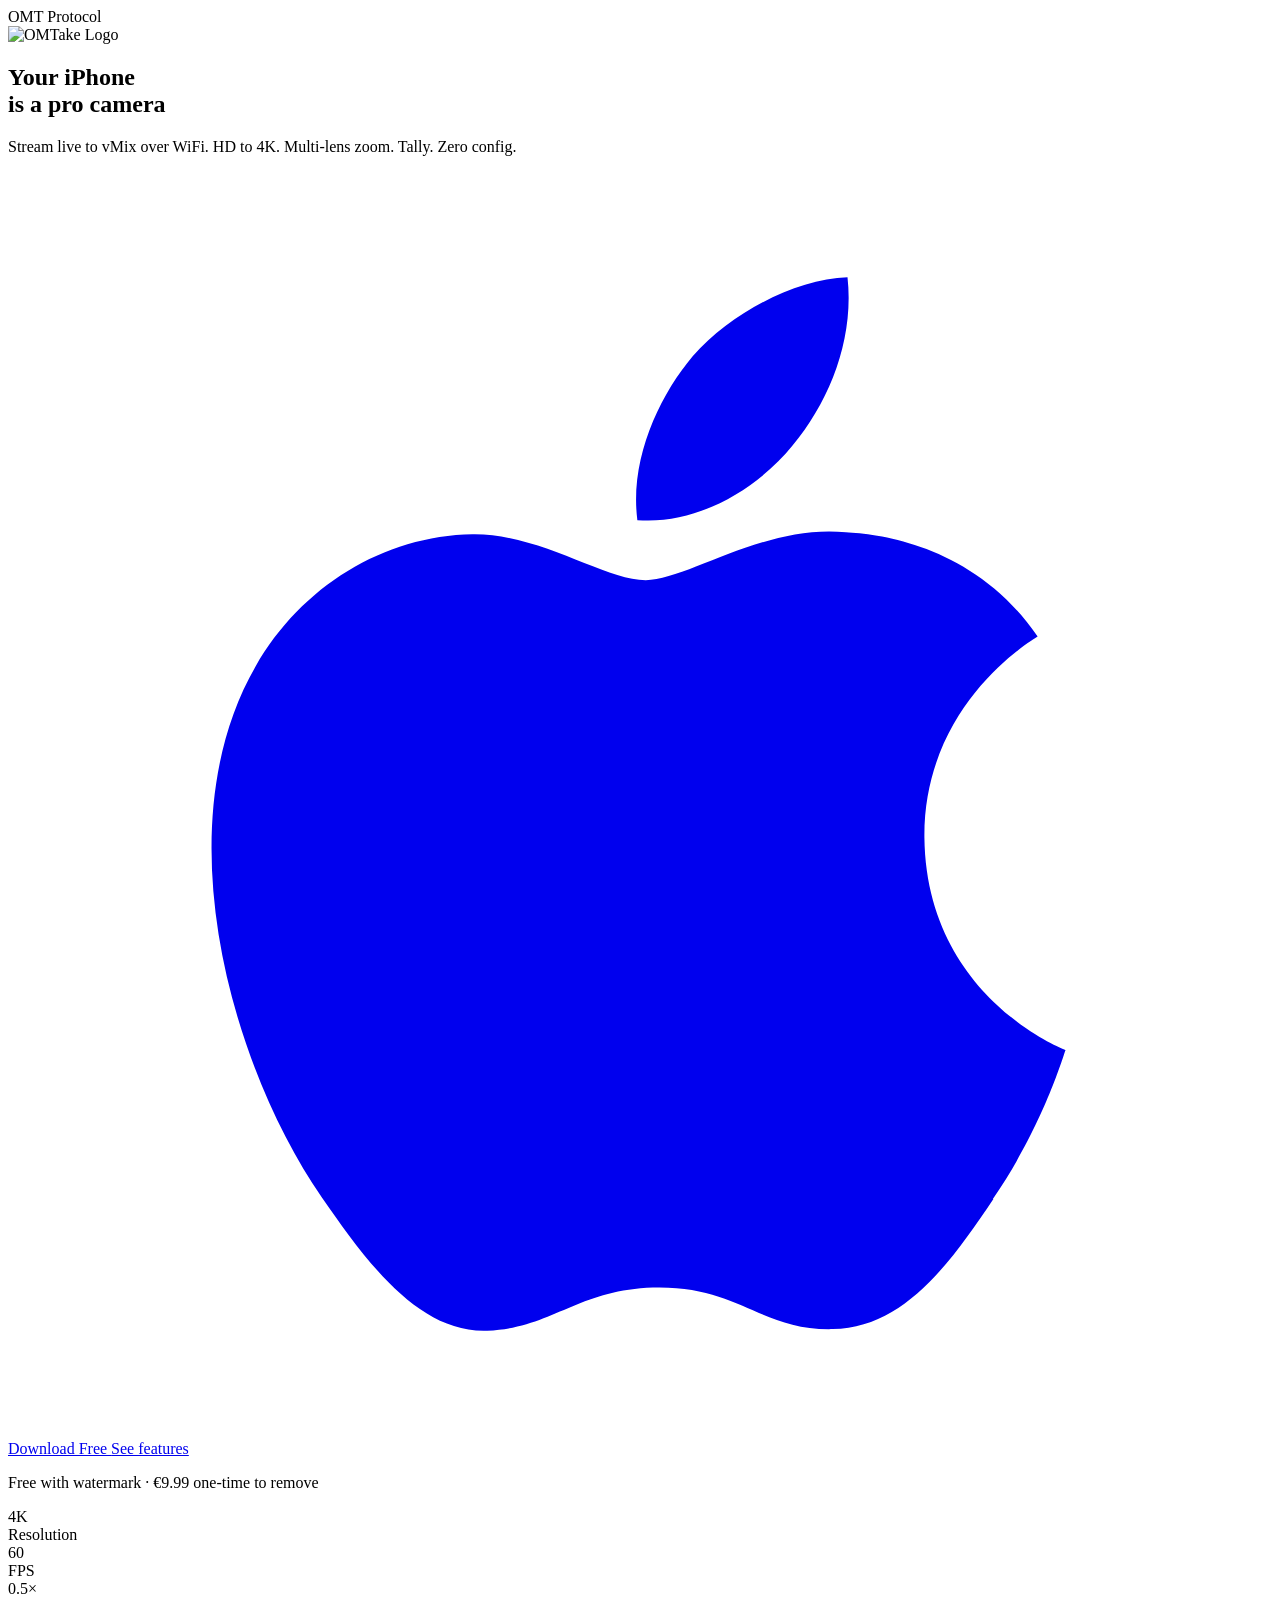
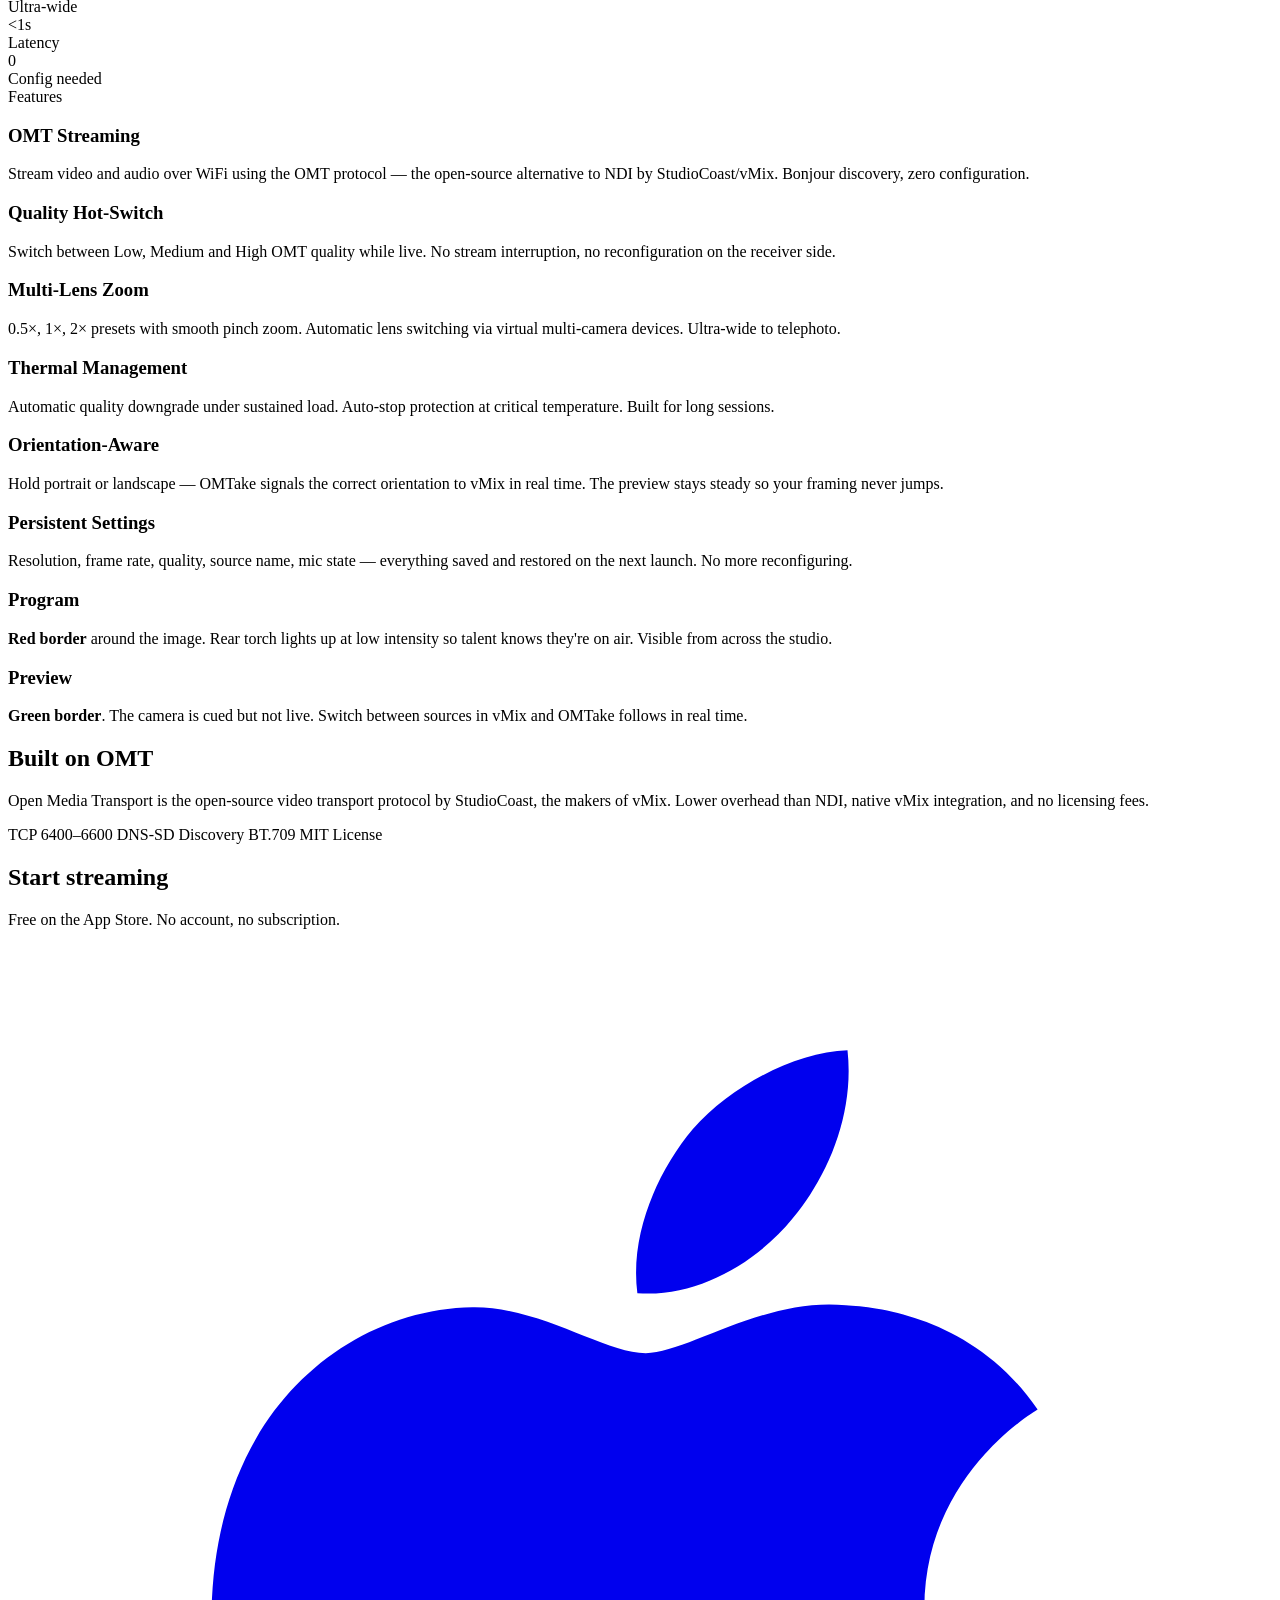
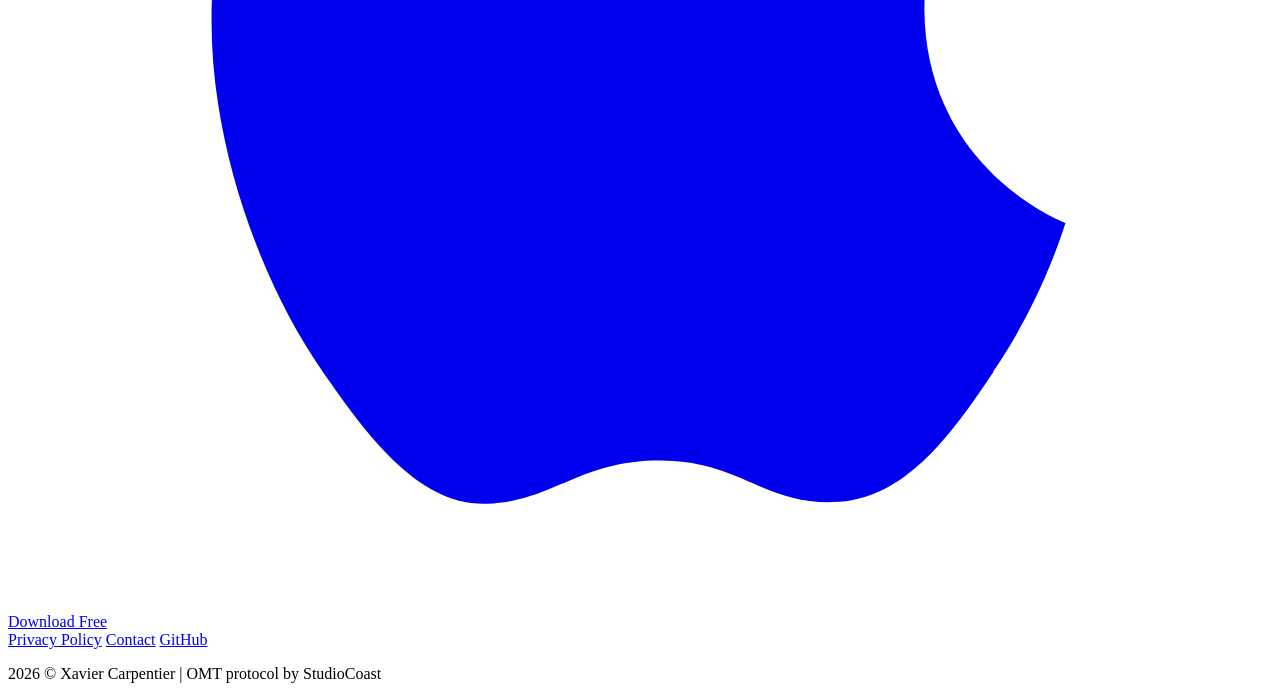
==== docs/index.html @ 9304186a "add landing" ====
<!DOCTYPE html>
<html lang="en">
<head>
    <meta charset="UTF-8">
    <meta name="viewport" content="width=device-width, initial-scale=1.0">
    <title>OMTake — Application</title>
    <link id="favicon" rel="icon" href="assets/images/icon_dark.png" type="image/svg+xml">
    <meta name="description" content="Turn your iPhone into a wireless OMT video source for vMix. Stream HD to 4K with multi-lens zoom, tally, and thermal management.">
    <link rel="preconnect" href="https://fonts.googleapis.com">
    <link href="https://fonts.googleapis.com/css2?family=DM+Sans:ital,wght@0,400;0,500;0,700&family=Space+Mono:wght@400;700&display=swap" rel="stylesheet">
    <link rel="stylesheet" href="assets/css/styles.css">
</head>
<body>

    <section class="hero">
        <div class="badge">OMT Protocol</div>
        <img src="assets/images/icon.png" class="hero-logo" alt="OMTake Logo">
        <h1>Your iPhone<br>
            is a <span>pro camera</span></h1>
        <p class="subtitle">Stream live to vMix over WiFi. HD to 4K. Multi-lens zoom. Tally. Zero config.</p>
        <div class="cta-row">
            <a href="https://apps.apple.com/app/omtake/id6767678547" class="cta-appstore" target="blank">
                <svg viewBox="0 0 24 24" fill="currentColor"><path d="M18.71 19.5c-.83 1.24-1.71 2.45-3.05 2.47-1.34.03-1.77-.79-3.29-.79-1.53 0-2 .77-3.27.82-1.31.05-2.3-1.32-3.14-2.53C4.25 17 2.94 12.45 4.7 9.39c.87-1.52 2.43-2.48 4.12-2.51 1.28-.02 2.5.87 3.29.87.78 0 2.26-1.07 3.8-.91.65.03 2.47.26 3.64 1.98-.09.06-2.17 1.28-2.15 3.81.03 3.02 2.65 4.03 2.68 4.04-.03.07-.42 1.44-1.38 2.83M13 3.5c.73-.83 1.94-1.46 2.94-1.5.13 1.17-.34 2.35-1.04 3.19-.69.85-1.83 1.51-2.95 1.42-.15-1.15.41-2.35 1.05-3.11z"/></svg>
                Download Free
            </a>
            <a href="#features" class="cta-secondary">See features</a>
        </div>
        <p class="hero-price">Free with watermark · €9.99 one-time to remove</p>
    </section>

    <section class="specs">
        <div class="specs-inner">
            <div class="spec">
                <div class="spec-value">4K</div>
                <div class="spec-label">Resolution</div>
            </div>
            <div class="spec">
                <div class="spec-value">60</div>
                <div class="spec-label">FPS</div>
            </div>
            <div class="spec">
                <div class="spec-value">0.5×</div>
                <div class="spec-label">Ultra-wide</div>
            </div>
            <div class="spec">
                <div class="spec-value">&lt;1s</div>
                <div class="spec-label">Latency</div>
            </div>
            <div class="spec">
                <div class="spec-value">0</div>
                <div class="spec-label">Config needed</div>
            </div>
        </div>
    </section>

    <section class="features" id="features">
        <div class="features-label">Features</div>
        <div class="features-grid">
            <div class="feature">
                <h3>OMT Streaming</h3>
                <p>Stream video and audio over WiFi using the OMT protocol — the open-source alternative to NDI by StudioCoast/vMix. Bonjour discovery, zero configuration.</p>
            </div>
            <div class="feature">
                <h3>Quality Hot-Switch</h3>
                <p>Switch between Low, Medium and High OMT quality while live. No stream interruption, no reconfiguration on the receiver side.</p>
            </div>
            <div class="feature">
                <h3>Multi-Lens Zoom</h3>
                <p>0.5×, 1×, 2× presets with smooth pinch zoom. Automatic lens switching via virtual multi-camera devices. Ultra-wide to telephoto.</p>
            </div>
            <div class="feature">
                <h3>Thermal Management</h3>
                <p>Automatic quality downgrade under sustained load. Auto-stop protection at critical temperature. Built for long sessions.</p>
            </div>
            <div class="feature">
                <h3>Orientation-Aware</h3>
                <p>Hold portrait or landscape — OMTake signals the correct orientation to vMix in real time. The preview stays steady so your framing never jumps.</p>
            </div>
            <div class="feature">
                <h3>Persistent Settings</h3>
                <p>Resolution, frame rate, quality, source name, mic state — everything saved and restored on the next launch. No more reconfiguring.</p>
            </div>
        </div>
    </section>

    <section class="tally">
        <div class="tally-row">
            <div class="tally-card program">
                <h3>Program</h3>
                <p><span><strong>Red border</strong></span> around the image. Rear torch lights up at low intensity so talent knows they're on air. Visible from across the studio.</p>
            </div>
            <div class="tally-card preview">
                <h3>Preview</h3>
                <p><span><strong>Green border</strong></span>. The camera is cued but not live. Switch between sources in vMix and OMTake follows in real time.</p>
            </div>
        </div>
    </section>

    <section class="protocol">
        <h2>Built on <span>OMT</span></h2>
        <p>Open Media Transport is the open-source video transport protocol by StudioCoast, the makers of vMix. Lower overhead than NDI, native vMix integration, and no licensing fees.</p>
        <div class="protocol-badges">
            <span class="protocol-badge">TCP 6400–6600</span>
            <span class="protocol-badge">DNS-SD Discovery</span>
            <span class="protocol-badge">BT.709</span>
            <span class="protocol-badge">MIT License</span>
        </div>
    </section>

    <section class="footer-cta">
        <h2>Start streaming</h2>
        <p>Free on the App Store. No account, no subscription.</p>
        <a href="https://apps.apple.com/app/omtake/id6767678547" class="cta-appstore" target="blank">
            <svg viewBox="0 0 24 24" fill="currentColor"><path d="M18.71 19.5c-.83 1.24-1.71 2.45-3.05 2.47-1.34.03-1.77-.79-3.29-.79-1.53 0-2 .77-3.27.82-1.31.05-2.3-1.32-3.14-2.53C4.25 17 2.94 12.45 4.7 9.39c.87-1.52 2.43-2.48 4.12-2.51 1.28-.02 2.5.87 3.29.87.78 0 2.26-1.07 3.8-.91.65.03 2.47.26 3.64 1.98-.09.06-2.17 1.28-2.15 3.81.03 3.02 2.65 4.03 2.68 4.04-.03.07-.42 1.44-1.38 2.83M13 3.5c.73-.83 1.94-1.46 2.94-1.5.13 1.17-.34 2.35-1.04 3.19-.69.85-1.83 1.51-2.95 1.42-.15-1.15.41-2.35 1.05-3.11z"/></svg>
            Download Free
        </a>
    </section>

    <footer>
        <div class="footer-links">
            <a href="privacy.html">Privacy Policy</a>
            <a href="mailto:xcapetir@gmail.com">Contact</a>
            <a href="https://github.com/xcarpentier/omtake">GitHub</a>
        </div>
        <p>2026 &copy; Xavier Carpentier | OMT protocol by StudioCoast</p>
    </footer>

</body>
</html>
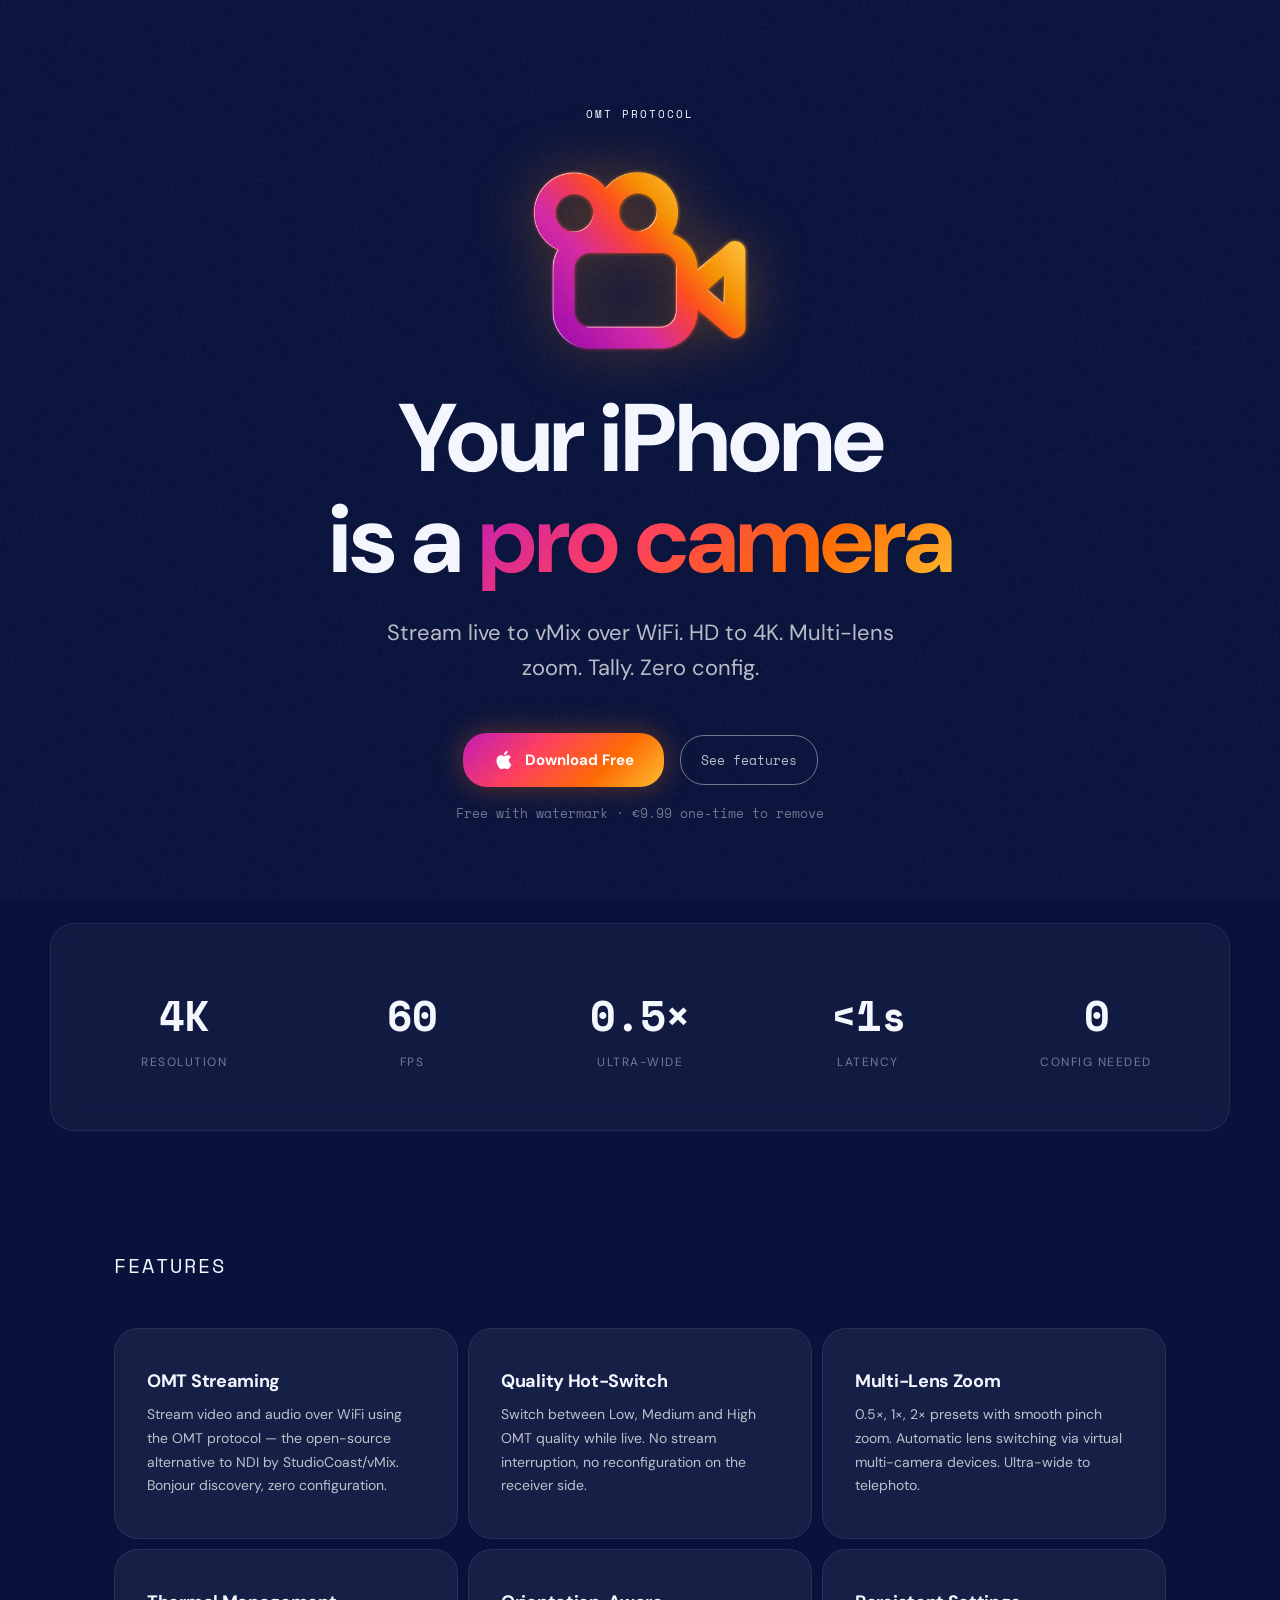
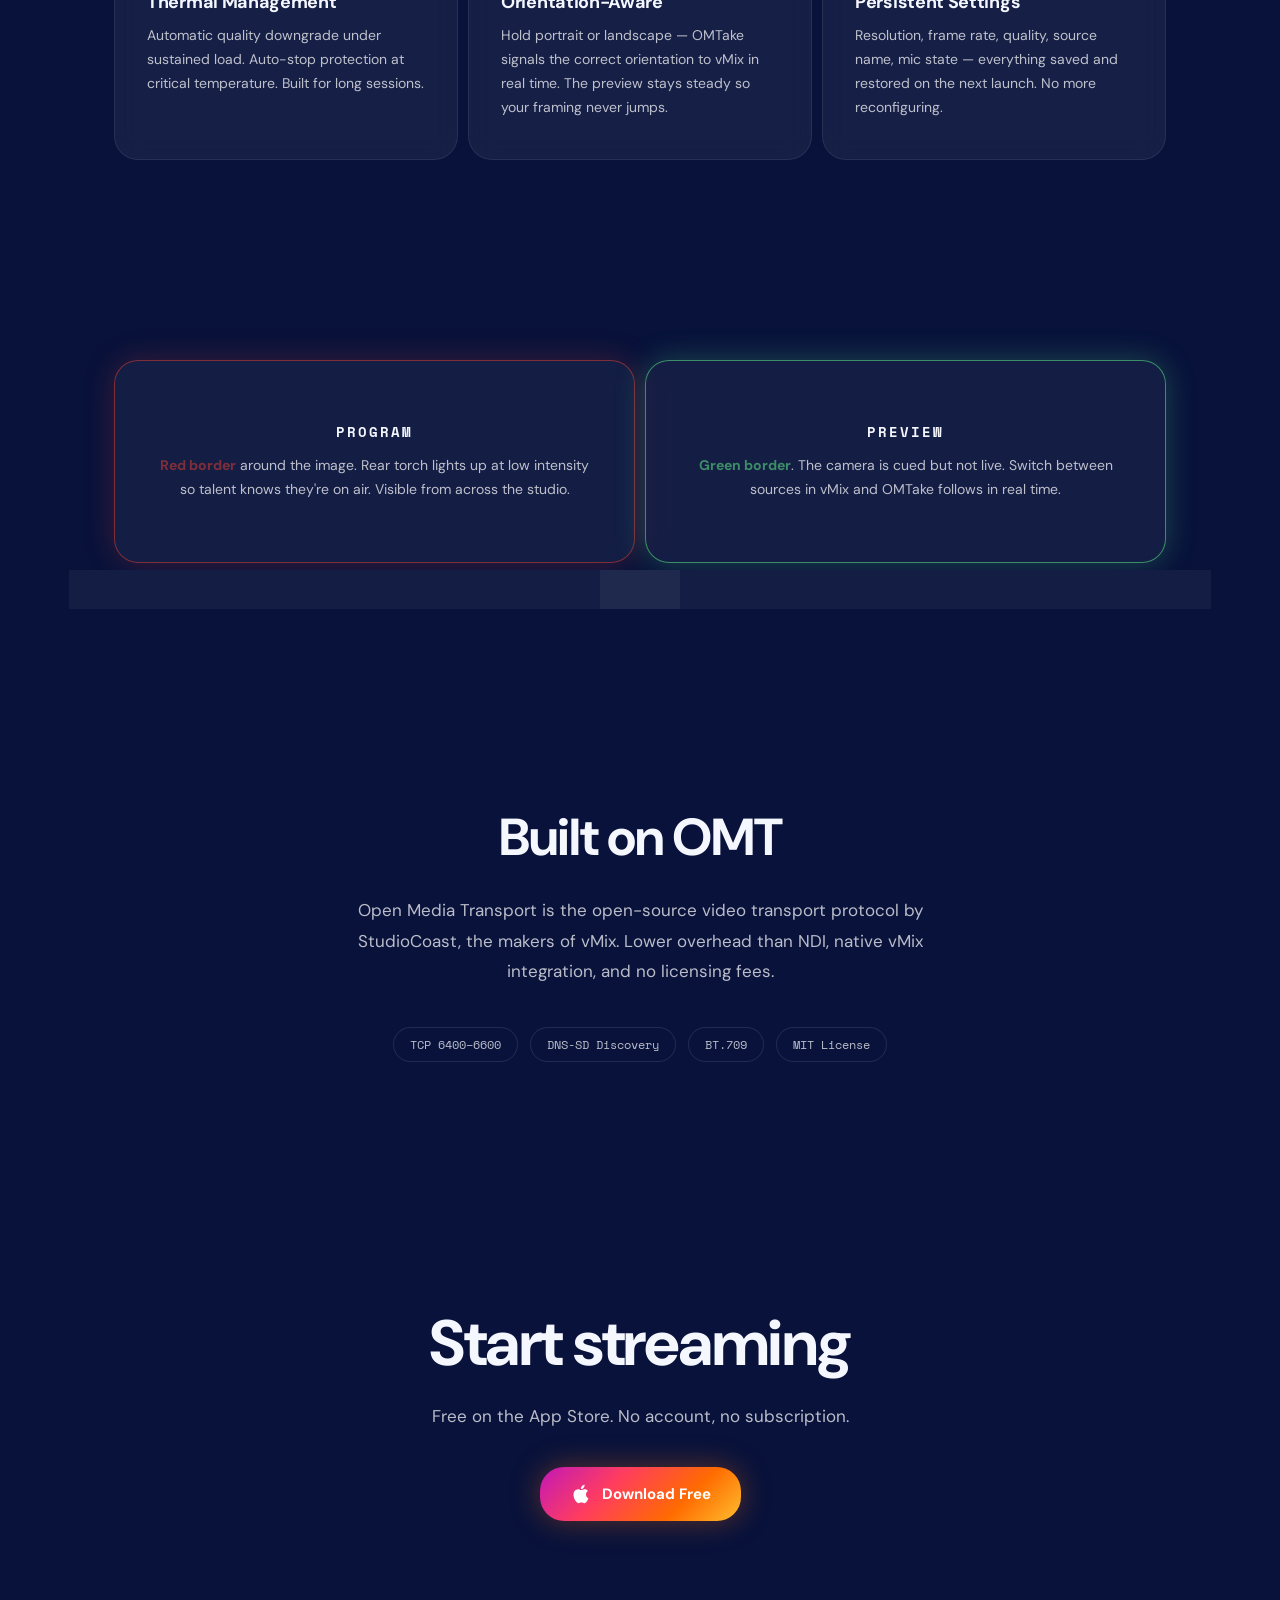
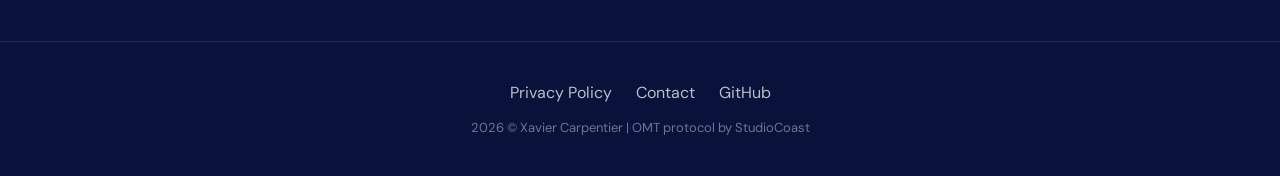
==== commit a6cc8cda: "Update favicon and stylesheet links in index.html" ====
--- a/docs/index.html
+++ b/docs/index.html
@@ -4,17 +4,17 @@
     <meta charset="UTF-8">
     <meta name="viewport" content="width=device-width, initial-scale=1.0">
     <title>OMTake — Application</title>
-    <link id="favicon" rel="icon" href="assets/images/icon_dark.png" type="image/svg+xml">
+    <link id="favicon" rel="icon" href="icon_dark.png" type="image/svg+xml">
     <meta name="description" content="Turn your iPhone into a wireless OMT video source for vMix. Stream HD to 4K with multi-lens zoom, tally, and thermal management.">
     <link rel="preconnect" href="https://fonts.googleapis.com">
     <link href="https://fonts.googleapis.com/css2?family=DM+Sans:ital,wght@0,400;0,500;0,700&family=Space+Mono:wght@400;700&display=swap" rel="stylesheet">
-    <link rel="stylesheet" href="assets/css/styles.css">
+    <link rel="stylesheet" href="styles.css">
 </head>
 <body>
 
     <section class="hero">
         <div class="badge">OMT Protocol</div>
-        <img src="assets/images/icon.png" class="hero-logo" alt="OMTake Logo">
+        <img src="icon.png" class="hero-logo" alt="OMTake Logo">
         <h1>Your iPhone<br>
             is a <span>pro camera</span></h1>
         <p class="subtitle">Stream live to vMix over WiFi. HD to 4K. Multi-lens zoom. Tally. Zero config.</p>
--- a/docs/styles.css
+++ b/docs/styles.css
@@ -0,0 +1,561 @@
+:root {
+    --bg: #08123b;
+    --bg-dark: #060c26;
+
+    --surface: rgba(255,255,255,0.06);
+    --surface-2: rgba(255,255,255,0.10);
+
+    --primary: #ff3d5f;
+    --secondary: #ff8a00;
+    --accent: #ffbe2f;
+    --purple: #c218b8;
+
+    --gradient:
+        linear-gradient(
+            135deg,
+            #c218b8 0%,
+            #ff3d5f 35%,
+            #ff6b00 70%,
+            #ffbe2f 100%
+        );
+
+    --glow:
+        0 0 30px rgba(255, 107, 0, 0.35);
+
+    --white: #f5f7ff;
+
+    --gray: rgba(255,255,255,0.72);
+    --gray-dim: rgba(255,255,255,0.42);
+
+    --border: rgba(255,255,255,0.08);
+
+    --font-body: 'DM Sans', sans-serif;
+    --font-mono: 'Space Mono', monospace;
+}
+
+* { margin: 0; padding: 0; box-sizing: border-box; }
+
+body {
+    background:linear-gradient(180deg, var(--bg) 0%, var(--bg-dark) 100%);
+
+    color: var(--white);
+    font-family: var(--font-body);
+    overflow-x: hidden;
+    -webkit-font-smoothing: antialiased;
+}
+
+/* Grain overlay */
+body::after {
+    content: '';
+    position: fixed;
+    top: 0; left: 0; right: 0; bottom: 0;
+    background-image: url("data:image/svg+xml,%3Csvg viewBox='0 0 256 256' xmlns='http://www.w3.org/2000/svg'%3E%3Cfilter id='n'%3E%3CfeTurbulence type='fractalNoise' baseFrequency='0.9' numOctaves='4' stitchTiles='stitch'/%3E%3C/filter%3E%3Crect width='100%25' height='100%25' filter='url(%23n)' opacity='0.04'/%3E%3C/svg%3E");
+    pointer-events: none;
+    z-index: 9999;
+}
+
+/* Hero */
+.hero {
+    min-height: 100vh;
+    display: flex;
+    flex-direction: column;
+    align-items: center;
+    justify-content: center;
+    padding: 100px 50px;
+    position: relative;
+}
+
+.hero::before {
+    content: '';
+    position: absolute;
+    inset: auto;
+    top: 50%;
+    left: 50%;
+    transform: translate(-50%, -50%);
+    width: 900px;
+    height: 900px;
+
+    filter: blur(40px);
+
+    pointer-events: none;
+    z-index: -1;
+}
+
+@keyframes pulse {
+    from { opacity: 0.4; transform: translateX(-50%) scale(1); }
+    to { opacity: 0.7; transform: translateX(-50%) scale(1.1); }
+}
+
+.hero-logo {
+    width: 220px;
+    margin-bottom: 36px;
+
+    filter:
+        drop-shadow(0 0 30px rgba(255,138,0,0.35));
+
+    animation: floatLogo 1.9s ease-in-out infinite;
+}
+
+@keyframes floatLogo {
+    0% { transform: translateY(0px); }
+    50% { transform: translateY(-10px); }
+    100% { transform: translateY(0px); }
+}
+
+.badge {
+    font-family: var(--font-mono);
+    font-size: 11px;
+    letter-spacing: 2px;
+    text-transform: uppercase;
+    color: var(--yellow);
+    border: 1px solid var(--yellow);
+    padding: 6px 16px;
+    border-radius: 2px;
+    margin-bottom: 40px;
+    opacity: 0;
+    animation: fadeUp 0.8s ease forwards 0.2s;
+}
+
+.hero h1 {
+    font-size: clamp(48px, 8vw, 96px);
+    font-weight: 700;
+    text-align: center;
+    line-height: 1.05;
+    letter-spacing: -2px;
+    margin-bottom: 24px;
+    opacity: 0;
+    animation: fadeUp 0.8s ease forwards 0.4s;
+    position: relative;
+    z-index: 0;
+}
+
+.hero h1 span {
+    position: relative;
+    display: inline-block;
+
+    background: var(--gradient);
+    -webkit-background-clip: text;
+    -webkit-text-fill-color: transparent;
+}
+
+.hero p.subtitle {
+    font-size: clamp(16px, 2.5vw, 22px);
+    color: var(--gray);
+    text-align: center;
+    max-width: 560px;
+    line-height: 1.6;
+    margin-bottom: 48px;
+    opacity: 0;
+    animation: fadeUp 0.8s ease forwards 0.6s;
+}
+
+.cta-row {
+    display: flex;
+    gap: 16px;
+    align-items: center;
+    flex-wrap: wrap;
+    justify-content: center;
+    opacity: 0;
+    animation: fadeUp 0.8s ease forwards 0.8s;
+}
+
+.cta-appstore {
+    display: inline-flex;
+    align-items: center;
+    gap: 10px;
+
+    background: var(--gradient);
+
+    color: white;
+    font-weight: 700;
+    font-size: 15px;
+
+    padding: 16px 30px;
+
+    border-radius: 18px;
+
+    text-decoration: none;
+
+    box-shadow: var(--glow);
+
+    transition:
+        transform 0.25s ease,
+        box-shadow 0.25s ease,
+        opacity 0.25s ease;
+}
+
+.cta-appstore:hover {
+    transform: translateY(-3px) scale(1.02);
+
+    box-shadow:
+        0 0 40px rgba(255,138,0,0.35),
+        0 0 80px rgba(255,61,95,0.18);
+}
+
+.cta-appstore svg { width: 22px; height: 22px; }
+
+.cta-secondary {
+    font-family: var(--font-mono);
+    font-size: 13px;
+    color: var(--gray);
+    text-decoration: none;
+    padding: 14px 20px;
+    border: 1px solid var(--gray-dim);
+    border-radius: 12px;
+    transition: border-color 0.2s, color 0.2s;
+}
+
+.cta-secondary:hover {
+    border-color: var(--white);
+    color: var(--white);
+}
+
+.hero-price {
+    font-family: var(--font-mono);
+    font-size: 13px;
+    color: var(--gray-dim);
+    margin-top: 16px;
+    opacity: 0;
+    animation: fadeUp 0.8s ease forwards 1s;
+}
+
+
+/* Features */
+
+.features {
+    padding: 120px 24px;
+    max-width: 1100px;
+    margin: 0 auto;
+}
+
+.feature {
+    background: var(--surface);
+
+    border: 1px solid var(--border);
+
+    backdrop-filter: blur(14px);
+
+    padding: 40px 32px;
+
+    border-radius: 28px;
+
+    transition:
+        transform 0.25s ease,
+        background 0.25s ease,
+        border-color 0.25s ease;
+}
+
+.features-label {
+    font-family: var(--font-mono);
+    font-size: 20px;
+    letter-spacing: 2px;
+    text-transform: uppercase;
+    color: var(--red);
+    margin-bottom: 48px;
+}
+
+.features-grid {
+    display: grid;
+    grid-template-columns: repeat(auto-fit, minmax(300px, 1fr));
+    gap: 10px;
+}
+
+.feature {
+    background: var(--surface);
+    padding: 40px 32px;
+    transition: background 0.3s;
+}
+
+.feature:hover {
+    transform: translateY(-6px) scale(1.03);
+    background: var(--surface-2);
+    border-color: rgba(255,255,255,0.18);
+    
+    transition:
+        transform 0.4s ease,
+        background 0.2s ease,
+        boder-color 0.1s ease;
+}
+
+.feature-icon {
+    font-size: 28px;
+    margin-bottom: 20px;
+    display: block;
+}
+
+.feature h3 {
+    font-size: 18px;
+    font-weight: 700;
+    margin-bottom: 10px;
+    letter-spacing: -0.3px;
+}
+
+.feature p {
+    font-size: 14px;
+    color: var(--gray);
+    line-height: 1.7;
+}
+
+/* Specs strip */
+.specs {
+    margin: 0 50px;
+    border-radius: 32px;
+
+    background: rgba(255,255,255,0.04);
+
+    border: 1px solid rgba(255,255,255,0.08);
+
+    backdrop-filter: blur(12px);
+
+    padding: 60px 24px;
+}
+
+.specs-inner {
+    max-width: 1100px;
+    margin: 0 auto;
+    display: flex;
+    justify-content: space-between;
+    flex-wrap: wrap;
+    gap: 40px;
+}
+
+.spec {
+    text-align: center;
+    flex: 1;
+    min-width: 120px;
+}
+
+.spec-value {
+    font-family: var(--font-mono);
+    font-size: clamp(28px, 4vw, 42px);
+    font-weight: 700;
+    letter-spacing: -1px;
+    color: var(--white);
+}
+
+.spec-label {
+    font-size: 12px;
+    color: var(--gray-dim);
+    text-transform: uppercase;
+    letter-spacing: 1.5px;
+    margin-top: 8px;
+}
+
+/* Protocol section */
+.protocol {
+    padding: 120px 24px;
+    max-width: 800px;
+    margin: 0 auto;
+    text-align: center;
+}
+
+.protocol h2 {
+    font-size: clamp(32px, 5vw, 52px);
+    font-weight: 700;
+    letter-spacing: -1px;
+    margin-bottom: 24px;
+}
+
+.protocol p {
+    font-size: 17px;
+    color: var(--gray);
+    line-height: 1.8;
+    max-width: 600px;
+    margin: 0 auto 40px;
+}
+
+.protocol-badges {
+    display: flex;
+    gap: 12px;
+    justify-content: center;
+    flex-wrap: wrap;
+}
+
+.protocol-badge {
+    background:var(--bg);
+    font-family: var(--font-mono);
+    font-size: 12px;
+    color: var(--gray);
+    border: 1px solid var(--surface-2);
+    padding: 8px 16px;
+}
+
+.protocol-badge:hover {
+    border: 0.6px solid white;
+    transform:
+        scale(1.03);
+    opacity:1;
+    
+    transition:
+        transform 0.4s ease,
+        opacity 0.4s ease,
+        border 0.4s ease;
+}
+
+/* Tally section */
+.tally {
+    padding: 80px 24px 120px;
+    max-width: 1100px;
+    margin: 0 auto;
+}
+
+.tally-row {
+    display: grid;
+    grid-template-columns: 1fr 1fr;
+    gap: 10px;
+}
+
+.tally-card {
+    padding: 60px 40px;
+
+    text-align: center;
+
+    border-radius: 28px;
+
+    background: rgba(255,255,255,0.05);
+
+    border: 1px solid rgba(255,255,255,0.08);
+
+    backdrop-filter: blur(12px);
+}
+
+
+.tally-card h3 {
+    font-family: var(--font-mono);
+    font-size: 14px;
+    letter-spacing: 2px;
+    text-transform: uppercase;
+    margin-bottom: 12px;
+}
+
+.tally-card p {
+    font-size: 14px;
+    color: var(--gray);
+    line-height: 1.7;
+}
+
+.tally-card.program {
+    border: 1px solid rgba(168, 54, 54, 0.72);
+    box-shadow: 0 0 30px rgba(168, 54, 54, 0.32);
+}
+
+.tally-card.preview {
+    border: 1px solid rgba(76, 186, 117, 0.72);
+    box-shadow: 0 0 30px rgba(76, 186, 117, 0.32);
+}
+
+.program p span {
+    color: rgba(168, 54, 54, 0.72);
+}
+
+.preview p span {
+    color: rgba(76, 186, 117, 0.72);
+}
+
+.feature,
+.specs,
+.protocol-badge,
+.cta-secondary,
+.cta-appstore,
+.tally-card {
+    border-radius: 24px;
+}
+
+/* Footer CTA */
+.footer-cta {
+    padding: 120px 24px;
+    text-align: center;
+    position: relative;
+}
+
+.footer-cta::before {
+    content: '';
+    position: absolute;
+    bottom: 0;
+    left: 50%;
+    transform: translateX(-50%);
+    width: 500px;
+    height: 400px;
+    background: radial-gradient(circle, var(--red-glow) 0%, transparent 70%);
+    pointer-events: none;
+    opacity: 0.3;
+}
+
+.footer-cta h2 {
+    font-size: clamp(36px, 6vw, 64px);
+    font-weight: 700;
+    letter-spacing: -1.5px;
+    margin-bottom: 20px;
+}
+
+.footer-cta p {
+    color: var(--gray);
+    font-size: 17px;
+    margin-bottom: 40px;
+}
+
+/* Footer */
+footer {
+    border-top: 1px solid var(--surface-2);
+    padding: 40px 24px;
+    text-align: center;
+}
+
+footer p {
+    font-size: 13px;
+    color: var(--gray-dim);
+}
+
+footer a {
+    color: var(--gray);
+    text-decoration: none;
+}
+
+footer a:hover { color: var(--white); }
+
+.footer-links {
+    display: flex;
+    gap: 24px;
+    justify-content: center;
+    margin-bottom: 16px;
+}
+
+/* Animations */
+@keyframes fadeUp {
+    from { opacity: 0; transform: translateY(20px); }
+    to { opacity: 1; transform: translateY(0); }
+}
+
+@keyframes fadeIn {
+    from { opacity: 0; }
+    to { opacity: 1; }
+}
+
+/* Responsive */
+@media (max-width: 768px) {
+    .tally-row { grid-template-columns: 1fr; }
+    .features-grid { grid-template-columns: 1fr; }
+}
+
+
+
+* { margin: 0; padding: 0; box-sizing: border-box; }
+
+body {
+    background: var(--bg);
+    color: var(--white);
+    font-family: var(--font-body);
+    overflow-x: hidden;
+    -webkit-font-smoothing: antialiased;
+}
+
+/* Grain overlay */
+body::after {
+    content: '';
+    position: fixed;
+    top: 0; left: 0; right: 0; bottom: 0;
+    background-image: url("data:image/svg+xml,%3Csvg viewBox='0 0 256 256' xmlns='http://www.w3.org/2000/svg'%3E%3Cfilter id='n'%3E%3CfeTurbulence type='fractalNoise' baseFrequency='0.9' numOctaves='4' stitchTiles='stitch'/%3E%3C/filter%3E%3Crect width='100%25' height='100%25' filter='url(%23n)' opacity='0.04'/%3E%3C/svg%3E");
+    pointer-events: none;
+    z-index: 9999;
+}
+
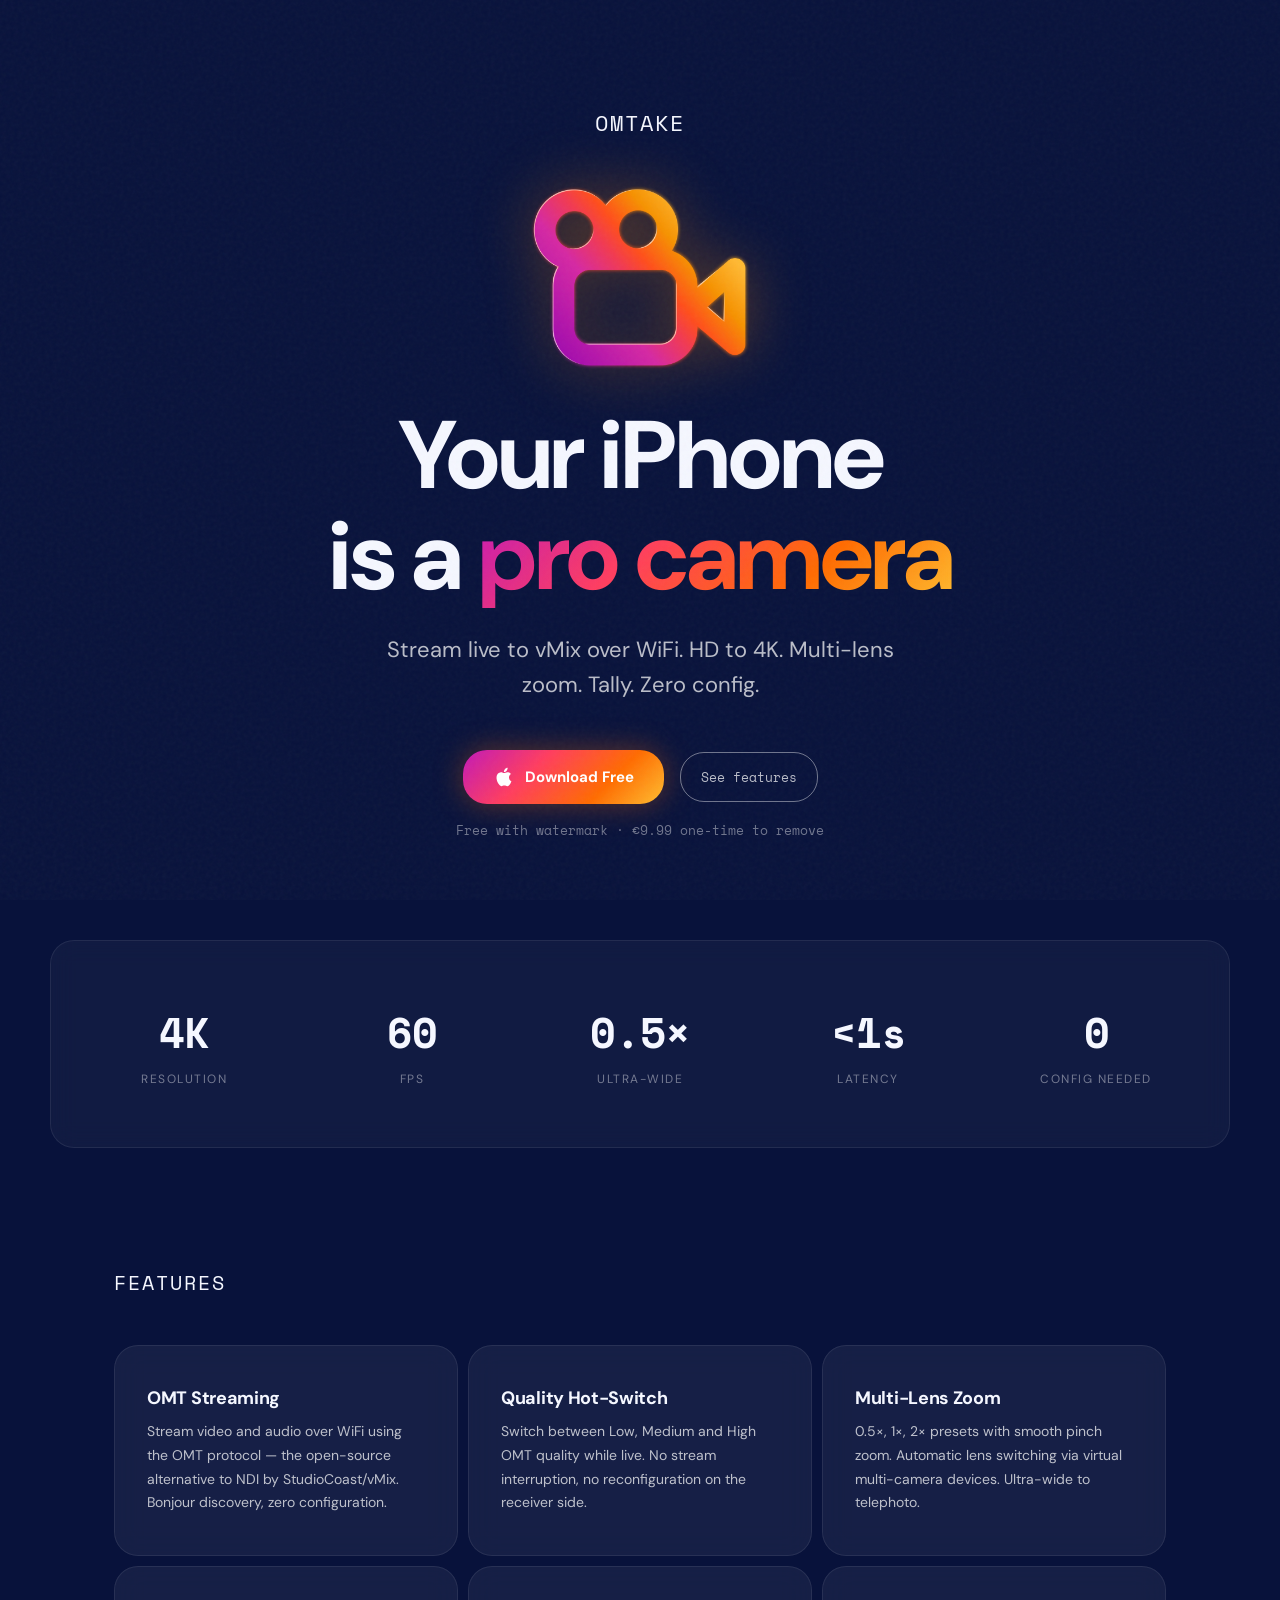
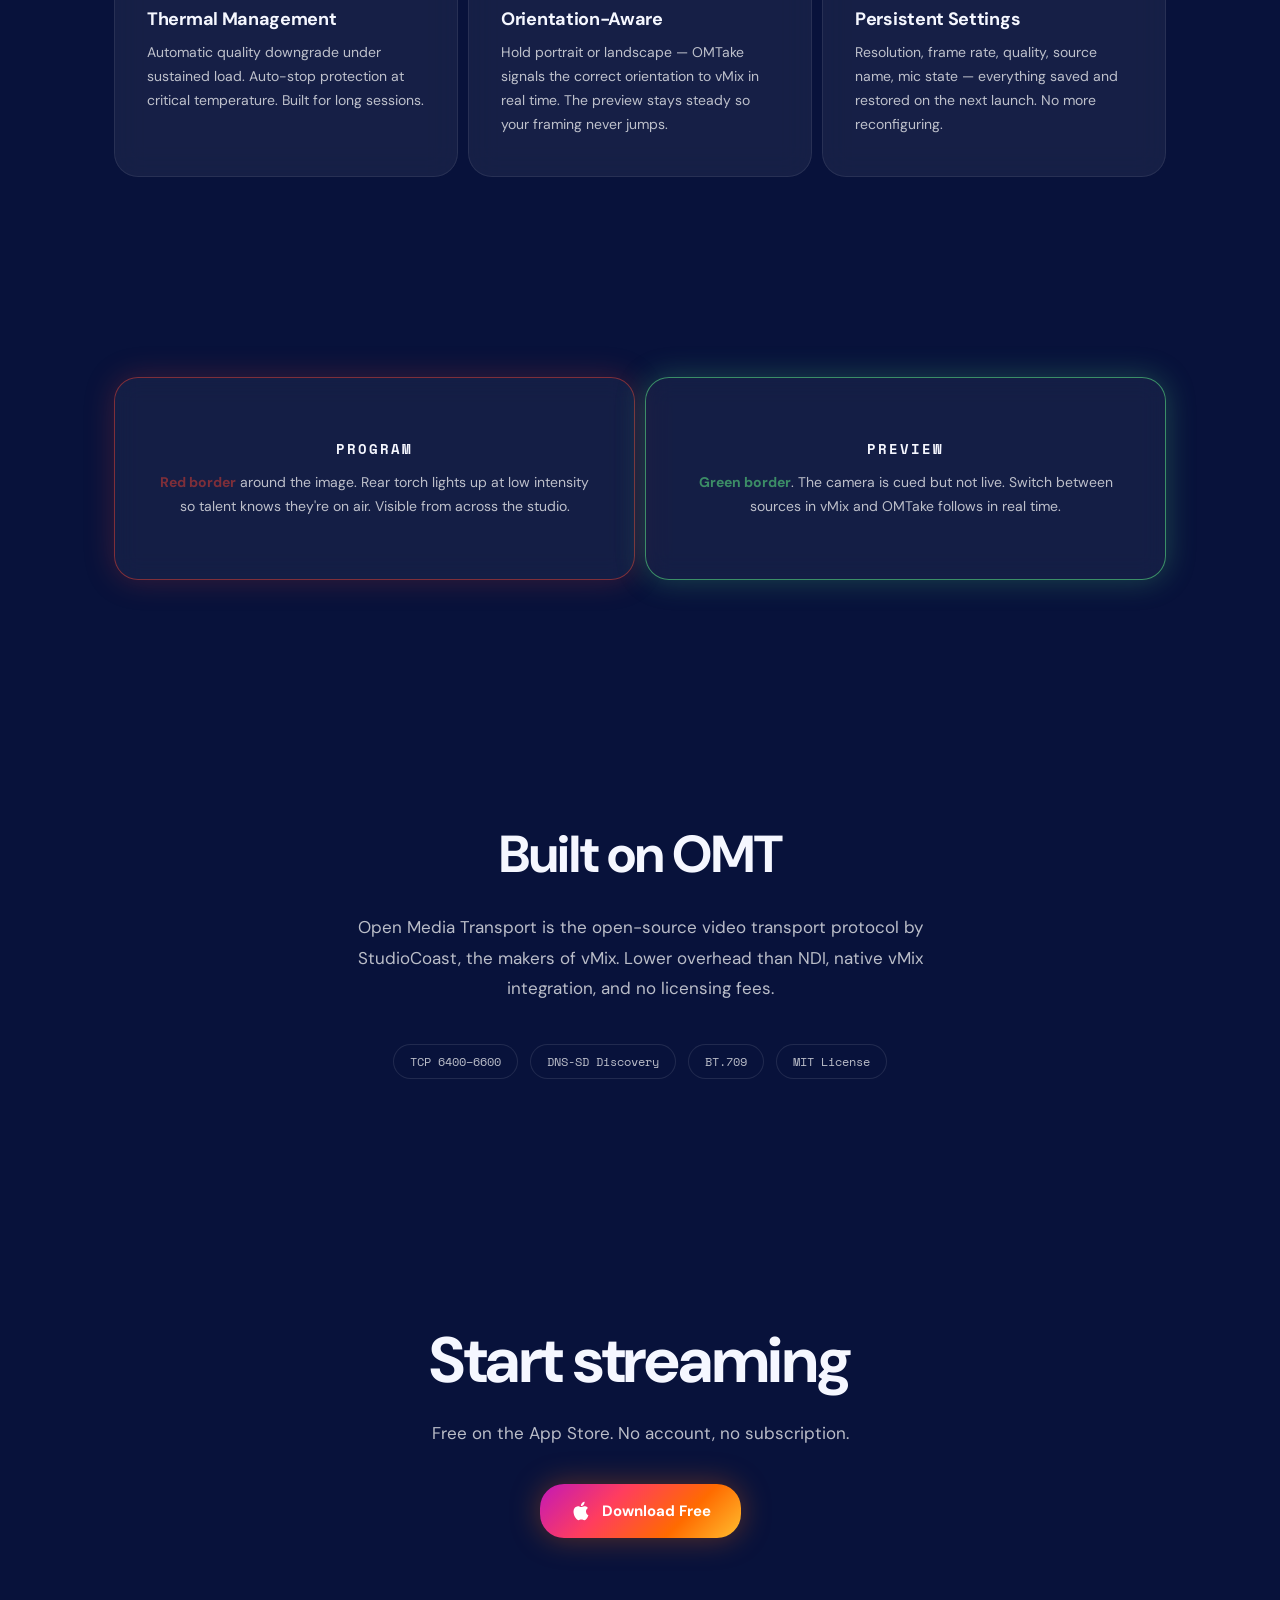
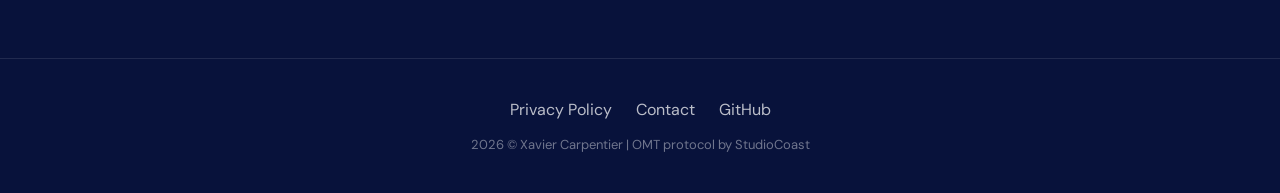
==== commit c566cc3e: "add contact form + other fix" ====
--- a/docs/index.html
+++ b/docs/index.html
@@ -13,7 +13,7 @@
 <body>
 
     <section class="hero">
-        <div class="badge">OMT Protocol</div>
+        <div class="badge">OMTake</div>
         <img src="icon.png" class="hero-logo" alt="OMTake Logo">
         <h1>Your iPhone<br>
             is a <span>pro camera</span></h1>
@@ -119,11 +119,108 @@
     <footer>
         <div class="footer-links">
             <a href="privacy.html">Privacy Policy</a>
-            <a href="mailto:xcapetir@gmail.com">Contact</a>
+            <label for="contact-modal-toggle" class="contact-toggle">Contact</label>
             <a href="https://github.com/xcarpentier/omtake">GitHub</a>
         </div>
         <p>2026 &copy; Xavier Carpentier | OMT protocol by StudioCoast</p>
     </footer>
-
-</body>
-</html>
+    <input type="checkbox" id="contact-modal-toggle" class="modal-toggle" hidden>
+    <div class="modal-overlay">
+        <label for="contact-modal-toggle" class="modal-backdrop"></label>
+        <div class="modal" role="dialog" aria-modal="true" aria-labelledby="contact-modal-title">
+            <div class="modal-header">
+                <h3 id="contact-modal-title">Contact us</h3>
+                <label for="contact-modal-toggle" class="modal-close" aria-label="Fermer">×</label>
+            </div>
+            <form id="contact-form" class="contact-form" action="https://script.google.com/macros/s/AKfycbzhmYxB6dGDy5mroMMYLlS5nCqc2xNAYS4UQIvFM3NSya9CLCbr6gQMoK-vIPKmRSFhCA/exec" method="post">
+                <input type="hidden" name="type" value="contact">
+                <input type="hidden" name="subject" value="Message OMTake">
+                <div id="contact-form-status" class="form-status" aria-live="polite"></div>
+                <label>
+                    Name
+                    <input type="text" name="name" placeholder="Name" required>
+                </label>
+                <label>
+                    Email
+                    <input type="email" name="email" placeholder="Email" required>
+                </label>
+                <label>
+                    Message
+                    <textarea name="message" rows="5" placeholder="Message" required></textarea>
+                </label>
+                <div class="modal-actions">
+                    <button type="submit" class="button-primary">Send</button>
+                </div>
+            </form>
+        </div>
+    </div>
+    <iframe name="hidden_iframe" id="hidden_iframe" style="display:none;"></iframe>
+
+    <script>
+                    (function () {
+                        const form = document.getElementById('contact-form');
+                        const status = document.getElementById('contact-form-status');
+                        const iframe = document.getElementById('hidden_iframe');
+                        const modalToggle = document.getElementById('contact-modal-toggle');
+
+                        // Delays
+                        const CLOSE_DELAY = 2000; // keep success visible before closing
+                        const TIMEOUT = 8000; // fetch timeout
+
+                        function showStatus(text) {
+                            status.textContent = text;
+                            status.classList.add('visible');
+                        }
+
+                        function clearStatusSoon() {
+                            setTimeout(function () { status.textContent = ''; status.classList.remove('visible'); }, 400);
+                        }
+
+                        form.addEventListener('submit', function (ev) {
+                            ev.preventDefault();
+                            showStatus('Sending...');
+
+                            const controller = new AbortController();
+                            const signal = controller.signal;
+                            const timeoutId = setTimeout(() => controller.abort(), TIMEOUT);
+
+                            // Attempt fetch() first for better control (CORS must be allowed server-side)
+                            fetch(form.action, {
+                                method: 'POST',
+                                body: new FormData(form),
+                                signal: signal,
+                                // mode: 'cors' is default for cross-origin requests
+                            }).then(function (res) {
+                                clearTimeout(timeoutId);
+                                if (res.ok) {
+                                    showStatus('Message sent');
+                                    setTimeout(function () { modalToggle.checked = false; form.reset(); clearStatusSoon(); }, CLOSE_DELAY);
+                                    return;
+                                }
+                                // non-2xx response → fallback to iframe submission
+                                showStatus('Erreur serveur — réessai via fallback');
+                                fallbackSubmit();
+                            }).catch(function (err) {
+                                clearTimeout(timeoutId);
+                                // network error, CORS, or aborted → fallback to iframe
+                                showStatus('Réseau/CORS — utilisation du fallback');
+                                fallbackSubmit();
+                            });
+
+                            function fallbackSubmit() {
+                                // submit the form into the hidden iframe (old behavior)
+                                // attach one-time load handler
+                                const onLoad = function () {
+                                    showStatus('Message sent');
+                                    setTimeout(function () { modalToggle.checked = false; form.reset(); clearStatusSoon(); }, CLOSE_DELAY);
+                                    iframe.removeEventListener('load', onLoad);
+                                };
+                                iframe.addEventListener('load', onLoad);
+                                form.target = 'hidden_iframe';
+                                form.submit();
+                                // restore target to avoid future accidental iframe submits
+                                form.removeAttribute('target');
+                            }
+                        });
+                    })();
+                </script>
--- a/docs/styles.css
+++ b/docs/styles.css
@@ -104,7 +104,7 @@
 
 .badge {
     font-family: var(--font-mono);
-    font-size: 11px;
+    font-size: 22px;
     letter-spacing: 2px;
     text-transform: uppercase;
     color: var(--yellow);
@@ -134,6 +134,8 @@
     display: inline-block;
 
     background: var(--gradient);
+
+    background-clip: text;
     -webkit-background-clip: text;
     -webkit-text-fill-color: transparent;
 }
@@ -263,18 +265,16 @@
 .feature {
     background: var(--surface);
     padding: 40px 32px;
-    transition: background 0.3s;
+    transition:
+        transform 0.4s ease,
+        background 0.2s ease,
+        border-color 0.1s ease;
 }
 
 .feature:hover {
     transform: translateY(-6px) scale(1.03);
     background: var(--surface-2);
     border-color: rgba(255,255,255,0.18);
-    
-    transition:
-        transform 0.4s ease,
-        background 0.2s ease,
-        boder-color 0.1s ease;
 }
 
 .feature-icon {
@@ -506,13 +506,168 @@
     color: var(--gray-dim);
 }
 
+.footer-links label,
 footer a {
     color: var(--gray);
     text-decoration: none;
 }
 
-footer a:hover { color: var(--white); }
-
+footer a:hover,
+.footer-links label:hover {
+    color: var(--white);
+}
+
+.modal-toggle {
+    display: none;
+}
+
+.modal-overlay {
+    position: fixed;
+    inset: 0;
+    display: flex;
+    align-items: center;
+    justify-content: center;
+    padding: 24px;
+    background: rgba(8, 18, 59, 0.88);
+    backdrop-filter: blur(12px);
+    opacity: 0;
+    pointer-events: none;
+    transition: opacity 0.25s ease;
+    z-index: 1000;
+}
+
+.modal-toggle:checked + .modal-overlay {
+    opacity: 1;
+    pointer-events: auto;
+}
+
+.modal-backdrop {
+    position: absolute;
+    inset: 0;
+    cursor: pointer;
+}
+
+.modal {
+    position: relative;
+    width: min(100%, 540px);
+    background: rgba(8, 18, 59, 0.96);
+    border: 1px solid rgba(255, 255, 255, 0.08);
+    border-radius: 28px;
+    padding: 32px;
+    box-shadow: 0 30px 80px rgba(0, 0, 0, 0.35);
+    z-index: 1;
+}
+
+.modal-header {
+    display: flex;
+    justify-content: space-between;
+    align-items: center;
+    gap: 16px;
+    margin-bottom: 24px;
+}
+
+.modal-header h3 {
+    margin: 0;
+    font-size: clamp(20px, 3vw, 26px);
+}
+
+.modal-close {
+    display: inline-flex;
+    align-items: center;
+    justify-content: center;
+    width: 40px;
+    height: 40px;
+    font-size: 24px;
+    color: var(--gray);
+    cursor: pointer;
+    transition: color 0.2s ease, transform 0.2s ease;
+}
+
+.modal-close:hover {
+    color: var(--white);
+    transform: scale(1.05);
+}
+
+.contact-form label {
+    display: block;
+    margin-bottom: 18px;
+    font-size: 14px;
+    color: var(--white);
+}
+
+.contact-form input,
+.contact-form textarea {
+    width: 100%;
+    margin-top: 8px;
+    padding: 14px 16px;
+    border: 1px solid rgba(255, 255, 255, 0.10);
+    border-radius: 16px;
+    background: rgba(255, 255, 255, 0.05);
+    color: var(--white);
+    font-family: var(--font-body);
+    font-size: 15px;
+}
+
+.form-status {
+    margin-bottom: 18px;
+    min-height: 24px;
+    font-size: 14px;
+    color: var(--white);
+    opacity: 0;
+    transform: translateY(6px);
+    transition: opacity 180ms ease, transform 180ms ease;
+}
+
+.form-status.visible {
+    opacity: 1;
+    transform: translateY(0);
+}
+
+.contact-form textarea {
+    resize: vertical;
+    min-height: 140px;
+}
+
+.modal-actions {
+    display: flex;
+    flex-wrap: wrap;
+    gap: 12px;
+    justify-content: flex-end;
+    align-items: center;
+    margin-top: 16px;
+}
+
+.button-primary {
+    height: 40px;
+    display: inline-flex;
+    align-items: center;
+    justify-content: center;
+    border-radius: 14px;
+    padding: 14px 24px;
+    margin-bottom: 0;
+    cursor: pointer;
+    border: none;
+    color: white;
+    background: var(--gradient);
+    transition: transform 0.2s ease, box-shadow 0.2s ease;
+}
+
+.button-primary:hover {
+    transform: translateY(-1px);
+    box-shadow: 0 14px 40px rgba(255, 107, 0, 0.22);
+}
+
+/* Removed unused .button-secondary styles after Cancel button removal */
+
+@media (max-width: 600px) {
+    .modal {
+        padding: 24px;
+    }
+    .modal-actions {
+        flex-direction: column;
+        align-items: stretch;
+    }
+}
 .footer-links {
     display: flex;
     gap: 24px;
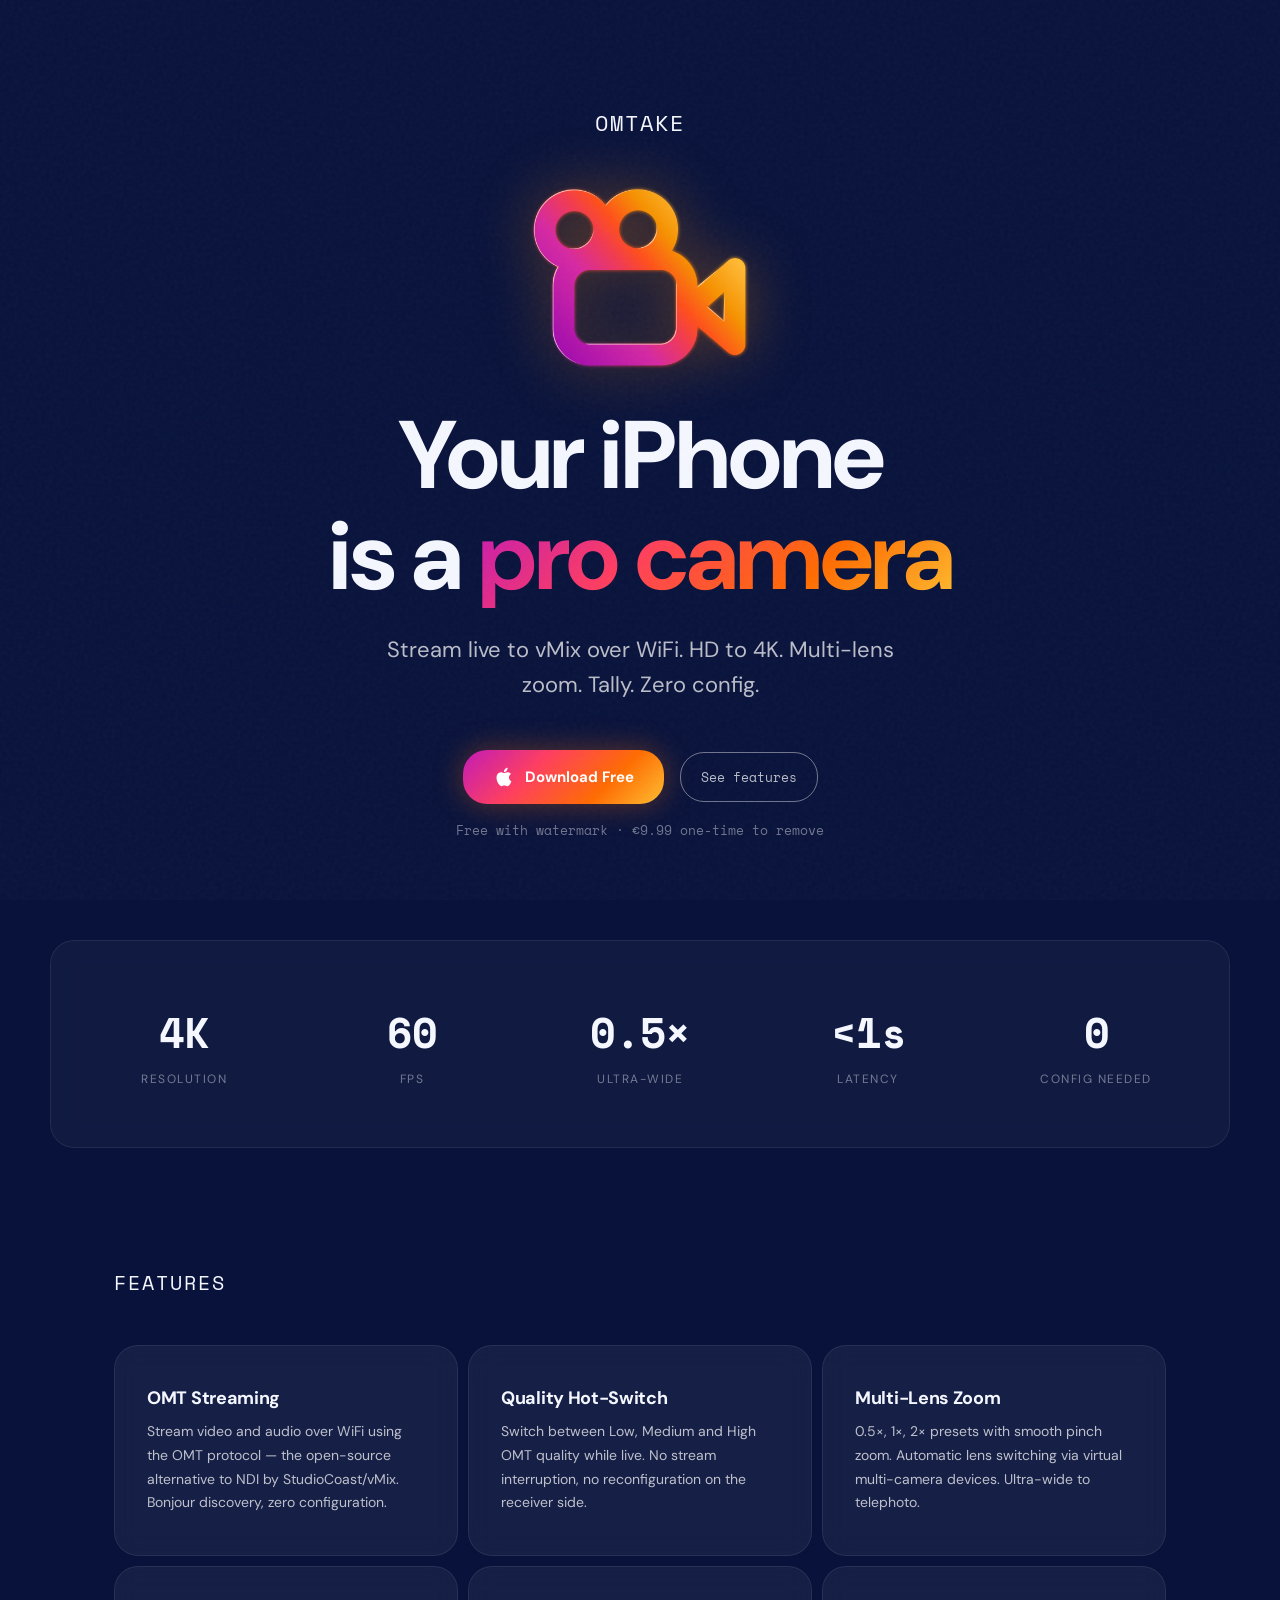
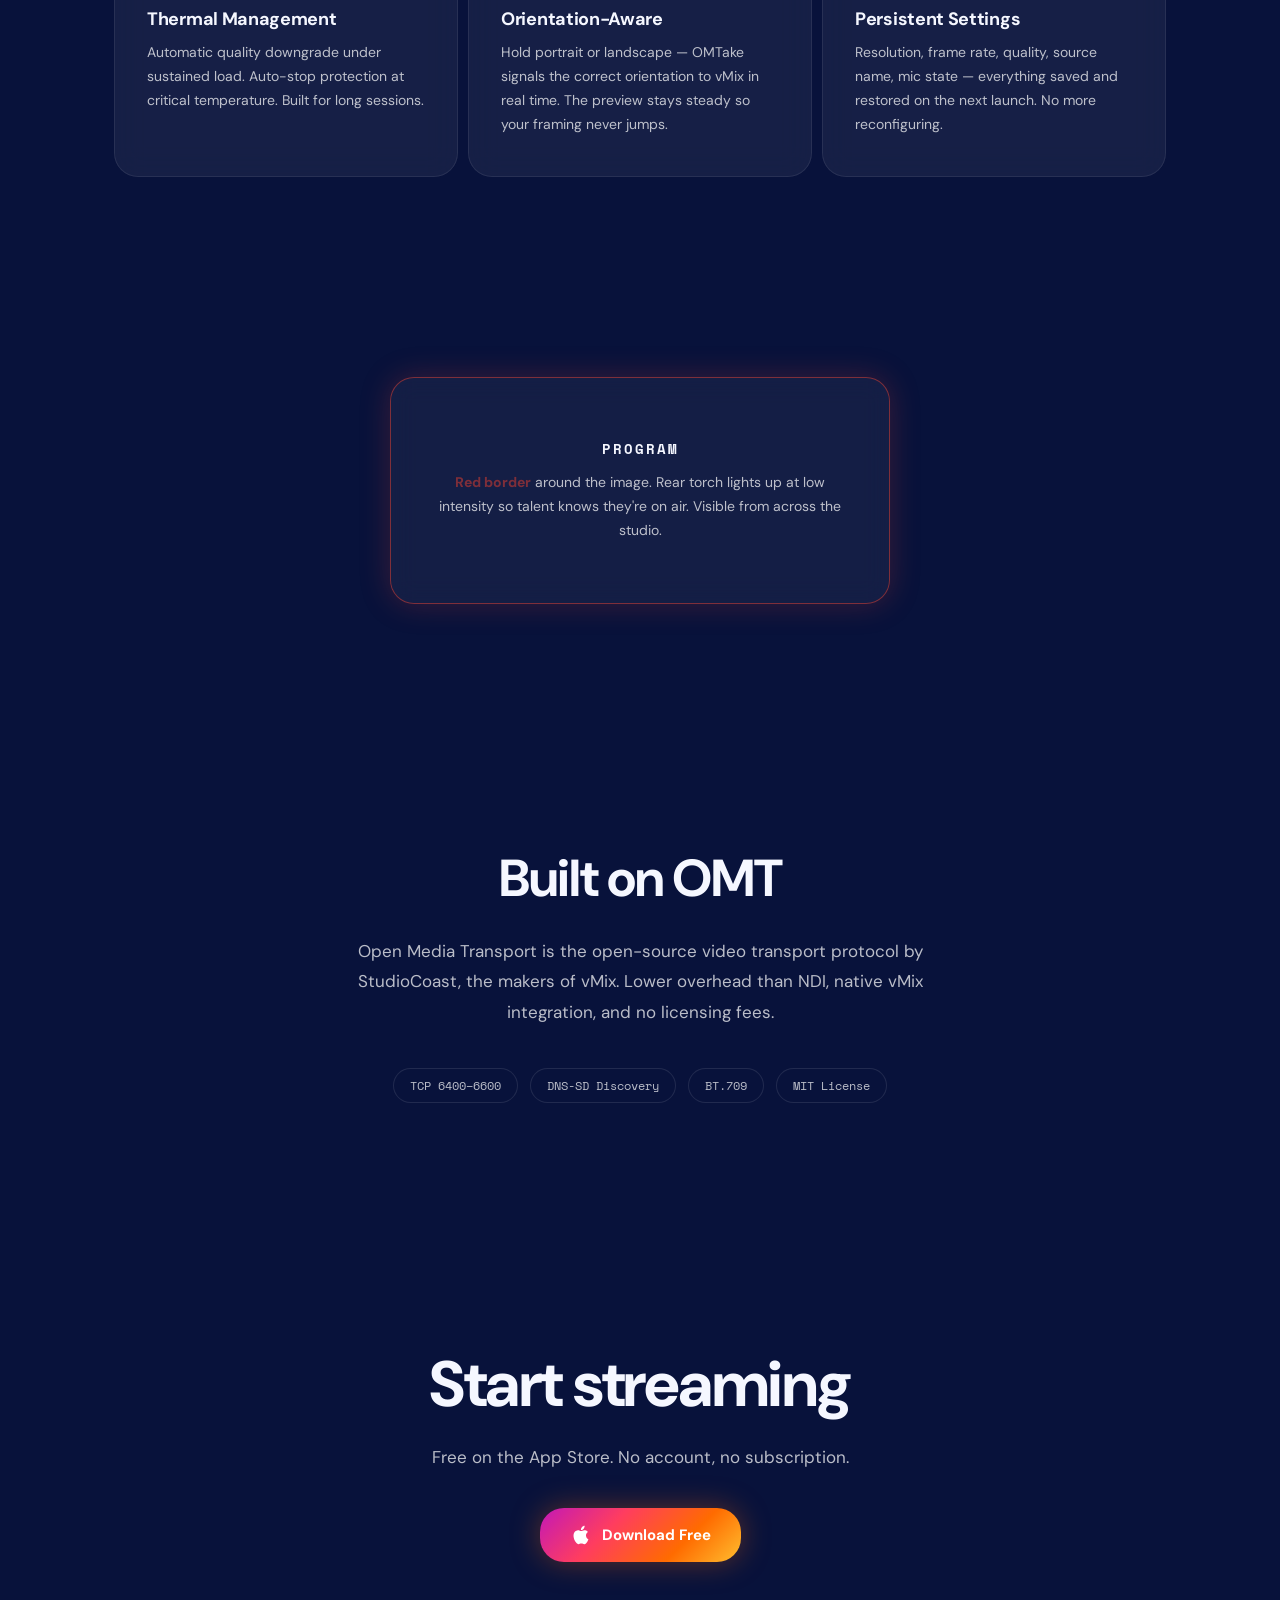
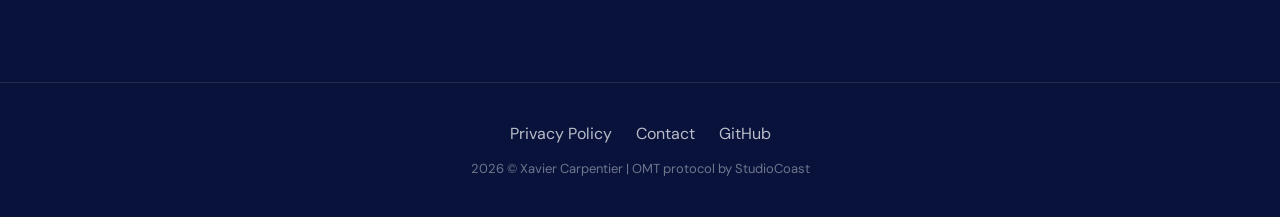
==== commit 6809bfa9: "Fix horizontal scroll + remove 1 section" ====
--- a/docs/index.html
+++ b/docs/index.html
@@ -84,15 +84,9 @@
     </section>
 
     <section class="tally">
-        <div class="tally-row">
-            <div class="tally-card program">
-                <h3>Program</h3>
-                <p><span><strong>Red border</strong></span> around the image. Rear torch lights up at low intensity so talent knows they're on air. Visible from across the studio.</p>
-            </div>
-            <div class="tally-card preview">
-                <h3>Preview</h3>
-                <p><span><strong>Green border</strong></span>. The camera is cued but not live. Switch between sources in vMix and OMTake follows in real time.</p>
-            </div>
+        <div class="tally-card program">
+            <h3>Program</h3>
+            <p><span><strong>Red border</strong></span> around the image. Rear torch lights up at low intensity so talent knows they're on air. Visible from across the studio.</p>
         </div>
     </section>
 
@@ -116,14 +110,6 @@
         </a>
     </section>
 
-    <footer>
-        <div class="footer-links">
-            <a href="privacy.html">Privacy Policy</a>
-            <label for="contact-modal-toggle" class="contact-toggle">Contact</label>
-            <a href="https://github.com/xcarpentier/omtake">GitHub</a>
-        </div>
-        <p>2026 &copy; Xavier Carpentier | OMT protocol by StudioCoast</p>
-    </footer>
     <input type="checkbox" id="contact-modal-toggle" class="modal-toggle" hidden>
     <div class="modal-overlay">
         <label for="contact-modal-toggle" class="modal-backdrop"></label>
@@ -155,6 +141,15 @@
         </div>
     </div>
     <iframe name="hidden_iframe" id="hidden_iframe" style="display:none;"></iframe>
+
+    <footer>
+        <div class="footer-links">
+            <a href="privacy.html">Privacy Policy</a>
+            <label for="contact-modal-toggle" class="contact-toggle">Contact</label>
+            <a href="https://github.com/xcarpentier/omtake">GitHub</a>
+        </div>
+        <p>2026 &copy; Xavier Carpentier | OMT protocol by StudioCoast</p>
+    </footer>
 
     <script>
                     (function () {
--- a/docs/styles.css
+++ b/docs/styles.css
@@ -35,6 +35,10 @@
 
 * { margin: 0; padding: 0; box-sizing: border-box; }
 
+head {
+    opacity: 0.5;
+}
+
 body {
     background:linear-gradient(180deg, var(--bg) 0%, var(--bg-dark) 100%);
 
@@ -53,6 +57,42 @@
     pointer-events: none;
     z-index: 9999;
 }
+
+/* Mobile/modal overflow fixes ------------------------------------------- */
+/* Ensure no horizontal scrolling is introduced by the contact modal */
+html, body {
+    max-width: 100%;
+    overflow-x: hidden;
+}
+
+.modal-overlay {
+    /* Prevent the overlay from creating horizontal scroll */
+    overflow-x: hidden;
+    -webkit-overflow-scrolling: touch;
+}
+
+.modal {
+    /* Respect viewport padding from the overlay and never exceed it */
+    width: min(100%, 540px);
+    max-width: calc(100% - 48px);
+    box-sizing: border-box;
+    word-break: break-word;
+}
+
+.contact-form input,
+.contact-form textarea {
+    /* Allow inputs to shrink inside flex/constraint containers */
+    min-width: 0;
+}
+
+/* Limit decorative large pseudo-elements to viewport to avoid overflow */
+.hero::before,
+.footer-cta::before {
+    max-width: 100vw;
+    left: 50%;
+    transform: translateX(-50%) translateY(-50%);
+}
+
 
 /* Hero */
 .hero {
@@ -394,23 +434,18 @@
 
 /* Tally section */
 .tally {
+    display: flex;
+    justify-content: center;
     padding: 80px 24px 120px;
-    max-width: 1100px;
+    max-width: 1000px;
     margin: 0 auto;
 }
 
-.tally-row {
-    display: grid;
-    grid-template-columns: 1fr 1fr;
-    gap: 10px;
-}
-
 .tally-card {
+    max-width: 500px;
     padding: 60px 40px;
 
     text-align: center;
-
-    border-radius: 28px;
 
     background: rgba(255,255,255,0.05);
 
@@ -434,22 +469,13 @@
     line-height: 1.7;
 }
 
-.tally-card.program {
+.tally-card {
     border: 1px solid rgba(168, 54, 54, 0.72);
     box-shadow: 0 0 30px rgba(168, 54, 54, 0.32);
 }
 
-.tally-card.preview {
-    border: 1px solid rgba(76, 186, 117, 0.72);
-    box-shadow: 0 0 30px rgba(76, 186, 117, 0.32);
-}
-
 .program p span {
     color: rgba(168, 54, 54, 0.72);
-}
-
-.preview p span {
-    color: rgba(76, 186, 117, 0.72);
 }
 
 .feature,
@@ -657,7 +683,6 @@
     box-shadow: 0 14px 40px rgba(255, 107, 0, 0.22);
 }
 
-/* Removed unused .button-secondary styles after Cancel button removal */
 
 @media (max-width: 600px) {
     .modal {
@@ -665,9 +690,10 @@
     }
     .modal-actions {
         flex-direction: column;
-        align-items: stretch;
+        align-items: center;
     }
 }
+
 .footer-links {
     display: flex;
     gap: 24px;
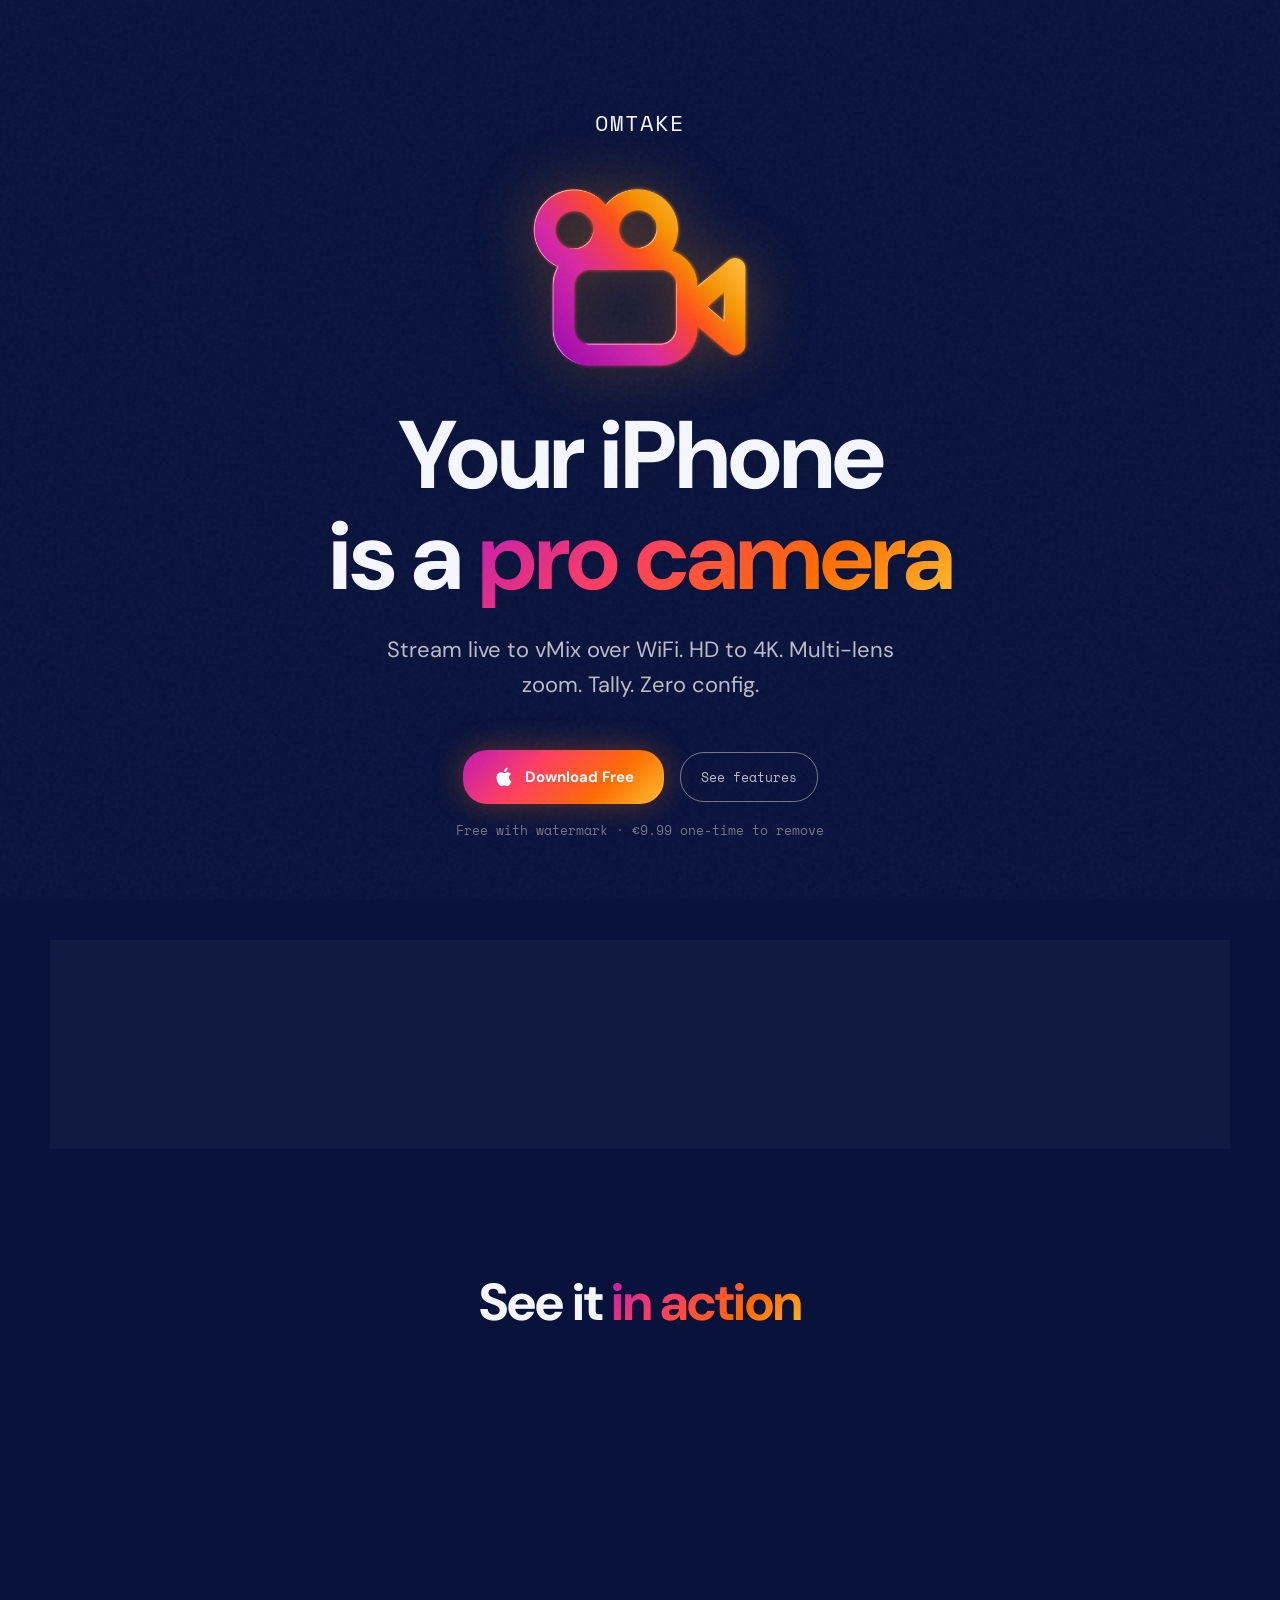
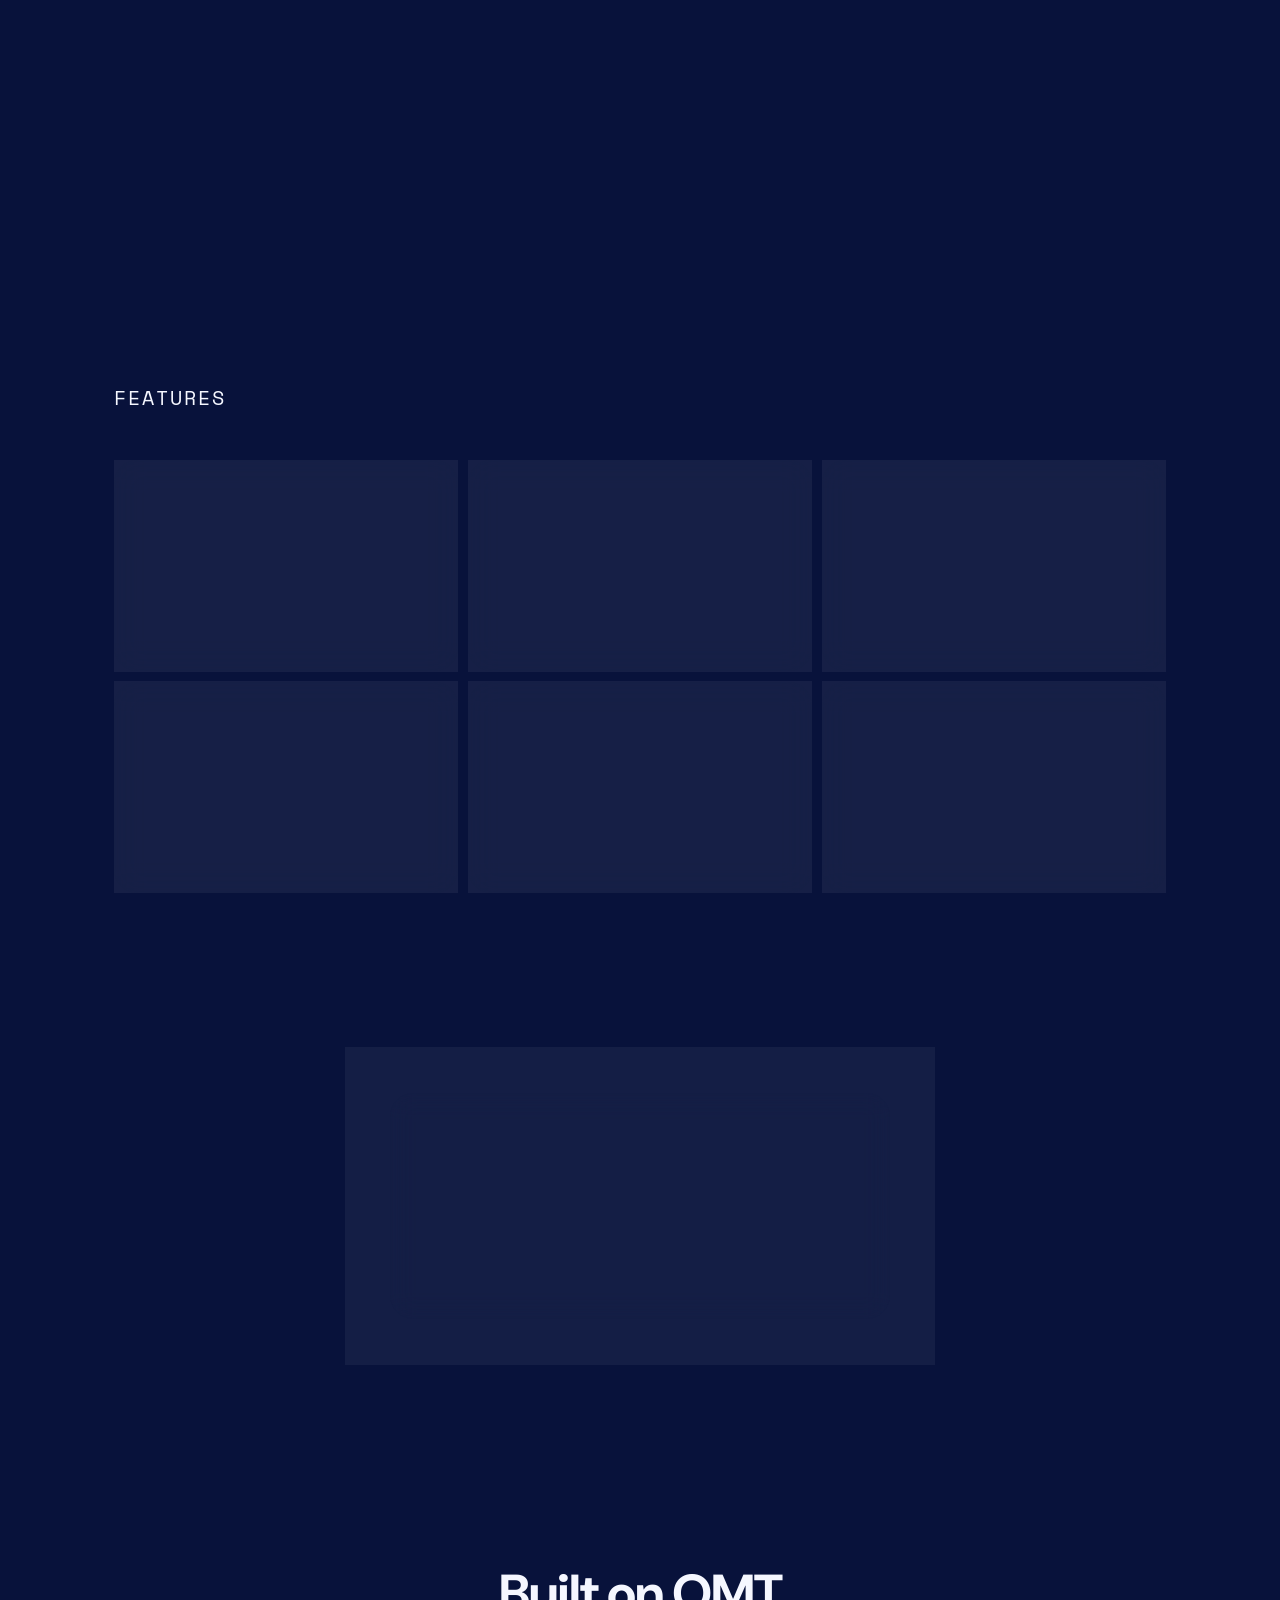
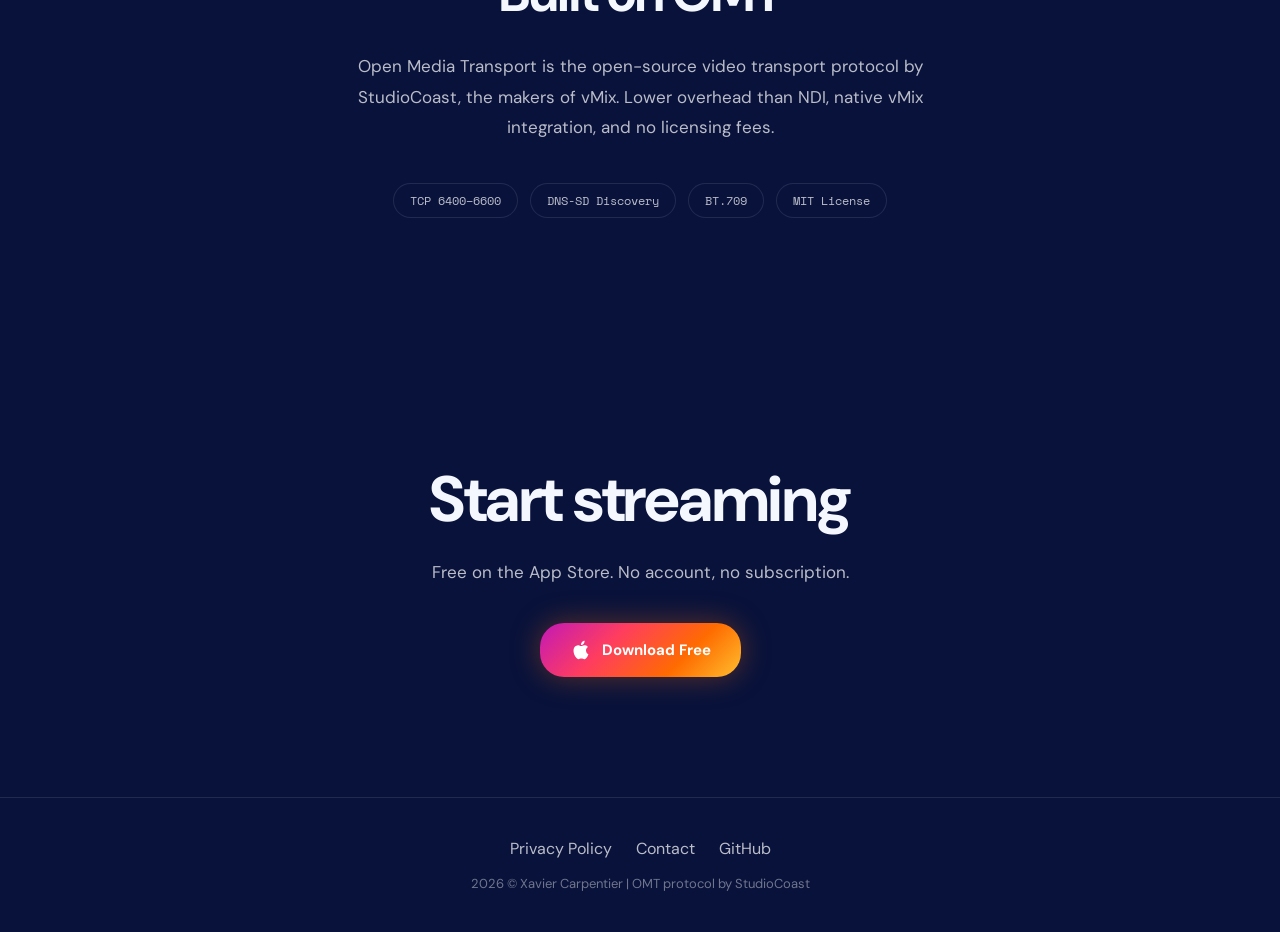
==== commit 98035240: "Add YouTube demo video section" ====
--- a/docs/index.html
+++ b/docs/index.html
@@ -50,6 +50,17 @@
                 <div class="spec-value">0</div>
                 <div class="spec-label">Config needed</div>
             </div>
+        </div>
+    </section>
+
+    <section class="video">
+        <h2>See it <span>in action</span></h2>
+        <div class="video-frame">
+            <iframe src="https://www.youtube-nocookie.com/embed/K84zS94XtDU"
+                title="OMTake demo video"
+                allow="accelerometer; autoplay; clipboard-write; encrypted-media; gyroscope; picture-in-picture; web-share"
+                referrerpolicy="strict-origin-when-cross-origin"
+                allowfullscreen></iframe>
         </div>
     </section>
 
--- a/docs/styles.css
+++ b/docs/styles.css
@@ -381,6 +381,46 @@
     margin-top: 8px;
 }
 
+/* Video section */
+.video {
+    padding: 120px 24px 0;
+    max-width: 900px;
+    margin: 0 auto;
+    text-align: center;
+}
+
+.video h2 {
+    font-size: clamp(32px, 5vw, 52px);
+    font-weight: 700;
+    letter-spacing: -1px;
+    margin-bottom: 48px;
+}
+
+.video h2 span {
+    background: var(--gradient);
+    background-clip: text;
+    -webkit-background-clip: text;
+    -webkit-text-fill-color: transparent;
+}
+
+.video-frame {
+    position: relative;
+    aspect-ratio: 16 / 9;
+    border-radius: 24px;
+    overflow: hidden;
+    border: 1px solid var(--border);
+    background: var(--bg-dark);
+    box-shadow: var(--glow);
+}
+
+.video-frame iframe {
+    position: absolute;
+    inset: 0;
+    width: 100%;
+    height: 100%;
+    border: 0;
+}
+
 /* Protocol section */
 .protocol {
     padding: 120px 24px;
@@ -405,6 +445,7 @@
 }
 
 .protocol-badges {
+    text-decoration: none!important;
     display: flex;
     gap: 12px;
     justify-content: center;
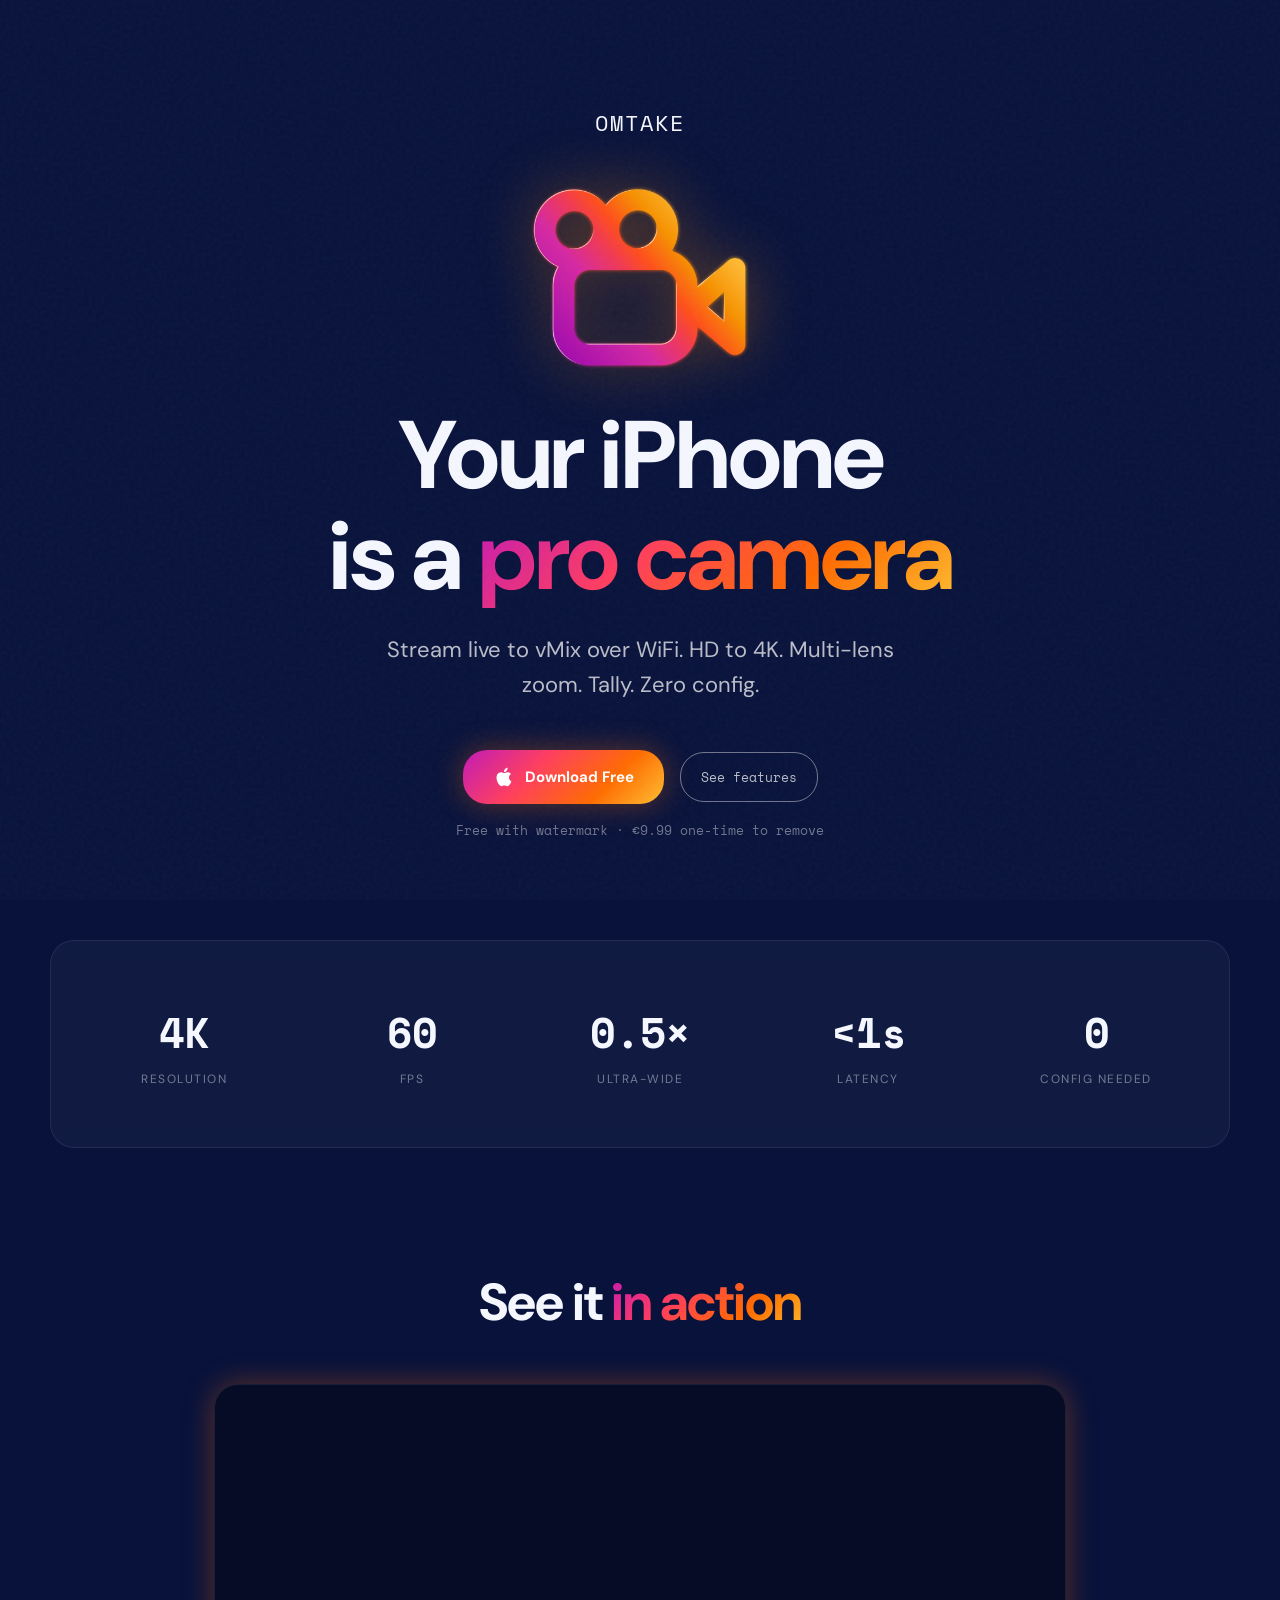
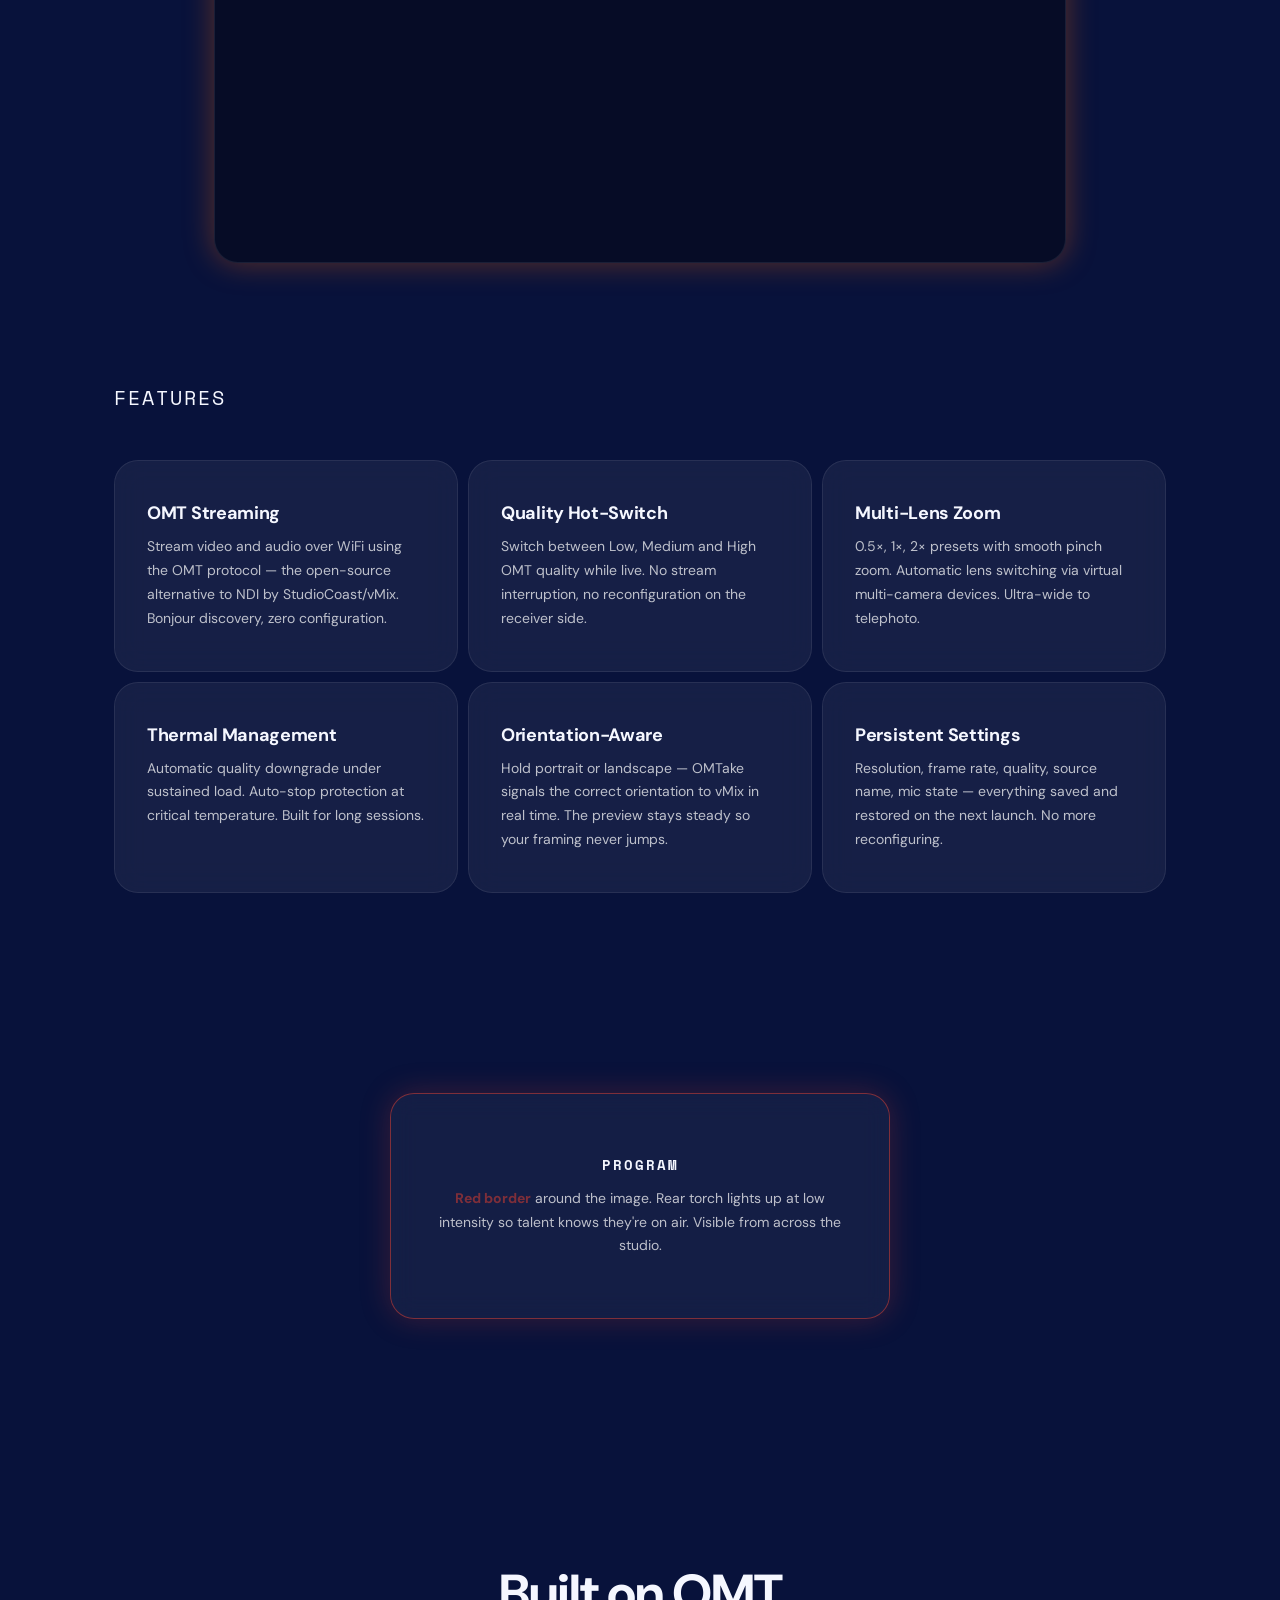
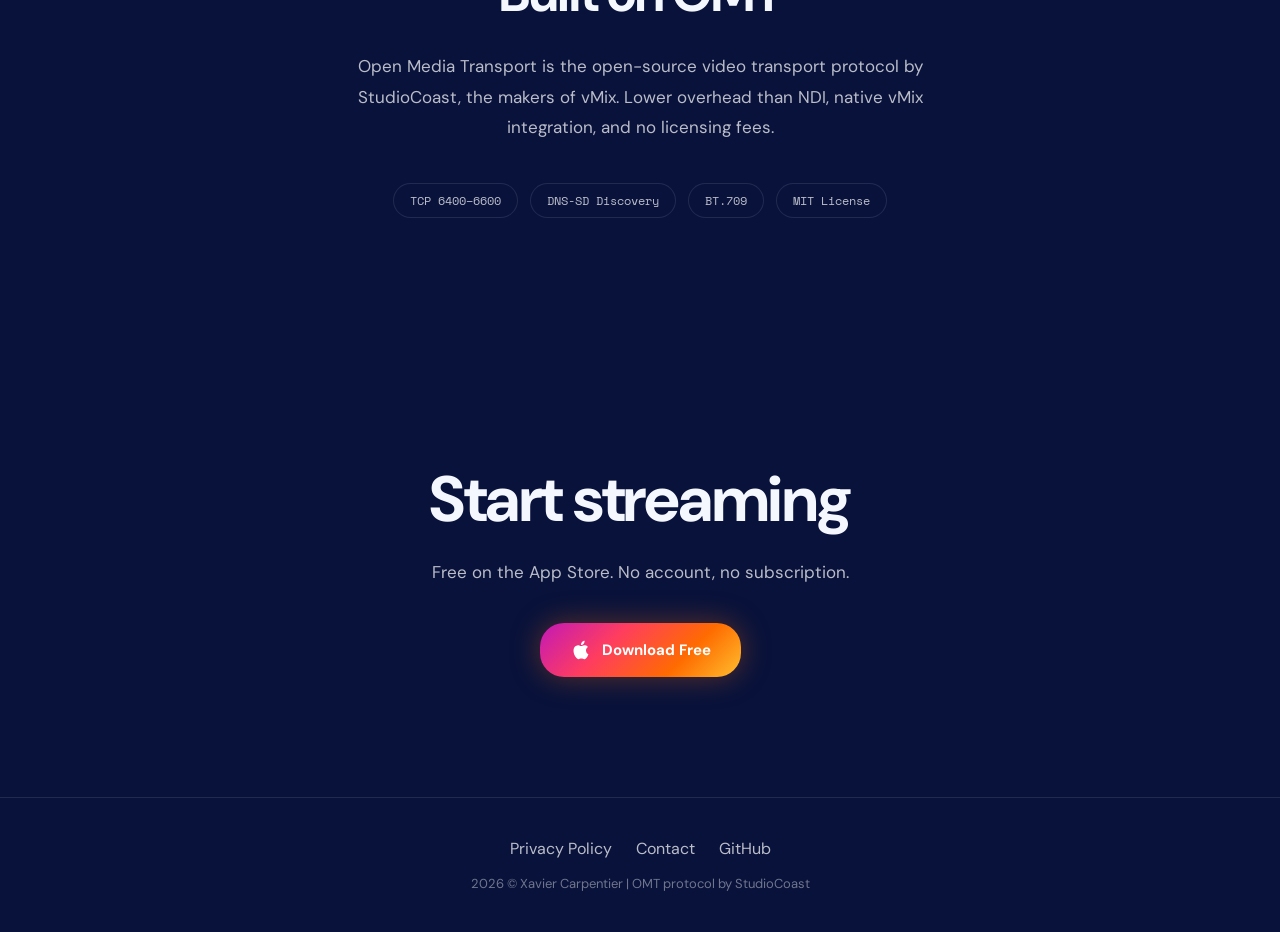
==== commit 8ff62135: "feat(og): missed open graph data" ====
--- a/docs/index.html
+++ b/docs/index.html
@@ -3,9 +3,32 @@
 <head>
     <meta charset="UTF-8">
     <meta name="viewport" content="width=device-width, initial-scale=1.0">
-    <title>OMTake — Application</title>
-    <link id="favicon" rel="icon" href="icon_dark.png" type="image/svg+xml">
-    <meta name="description" content="Turn your iPhone into a wireless OMT video source for vMix. Stream HD to 4K with multi-lens zoom, tally, and thermal management.">
+    <title>OMTake — Your iPhone is a pro camera for vMix over OMT</title>
+    <meta name="description" content="Turn your iPhone into a wireless OMT camera for vMix. Stream live video and audio over WiFi with Open Media Transport, the open-source alternative to NDI.">
+    <link rel="canonical" href="https://omtake.app/">
+    <link id="favicon" rel="icon" href="icon_dark.png" type="image/png">
+
+    <!-- Open Graph — LinkedIn, Facebook, WhatsApp, Slack. These crawlers do not
+         execute JavaScript, so the tags must stay in the served HTML. -->
+    <meta property="og:type" content="website">
+    <meta property="og:site_name" content="OMTake">
+    <meta property="og:locale" content="en_US">
+    <meta property="og:url" content="https://omtake.app/">
+    <meta property="og:title" content="OMTake — Your iPhone is a pro camera">
+    <meta property="og:description" content="Stream live video and audio from your iPhone to vMix over WiFi using OMT (Open Media Transport), the open-source alternative to NDI. HD to 4K, multi-lens zoom, tally, zero config.">
+    <meta property="og:image" content="https://omtake.app/og-image.png">
+    <meta property="og:image:type" content="image/png">
+    <meta property="og:image:width" content="1200">
+    <meta property="og:image:height" content="627">
+    <meta property="og:image:alt" content="The OMTake logo beside the tagline “Your iPhone is a pro camera”, with HD to 4K, multi-lens zoom, tally and zero config listed.">
+
+    <!-- Twitter / X -->
+    <meta name="twitter:card" content="summary_large_image">
+    <meta name="twitter:title" content="OMTake — Your iPhone is a pro camera">
+    <meta name="twitter:description" content="Stream live video and audio from your iPhone to vMix over WiFi using OMT (Open Media Transport), the open-source alternative to NDI. HD to 4K, multi-lens zoom, tally, zero config.">
+    <meta name="twitter:image" content="https://omtake.app/og-image.png">
+    <meta name="twitter:image:alt" content="The OMTake logo beside the tagline “Your iPhone is a pro camera”, with HD to 4K, multi-lens zoom, tally and zero config listed.">
+
     <link rel="preconnect" href="https://fonts.googleapis.com">
     <link href="https://fonts.googleapis.com/css2?family=DM+Sans:ital,wght@0,400;0,500;0,700&family=Space+Mono:wght@400;700&display=swap" rel="stylesheet">
     <link rel="stylesheet" href="styles.css">
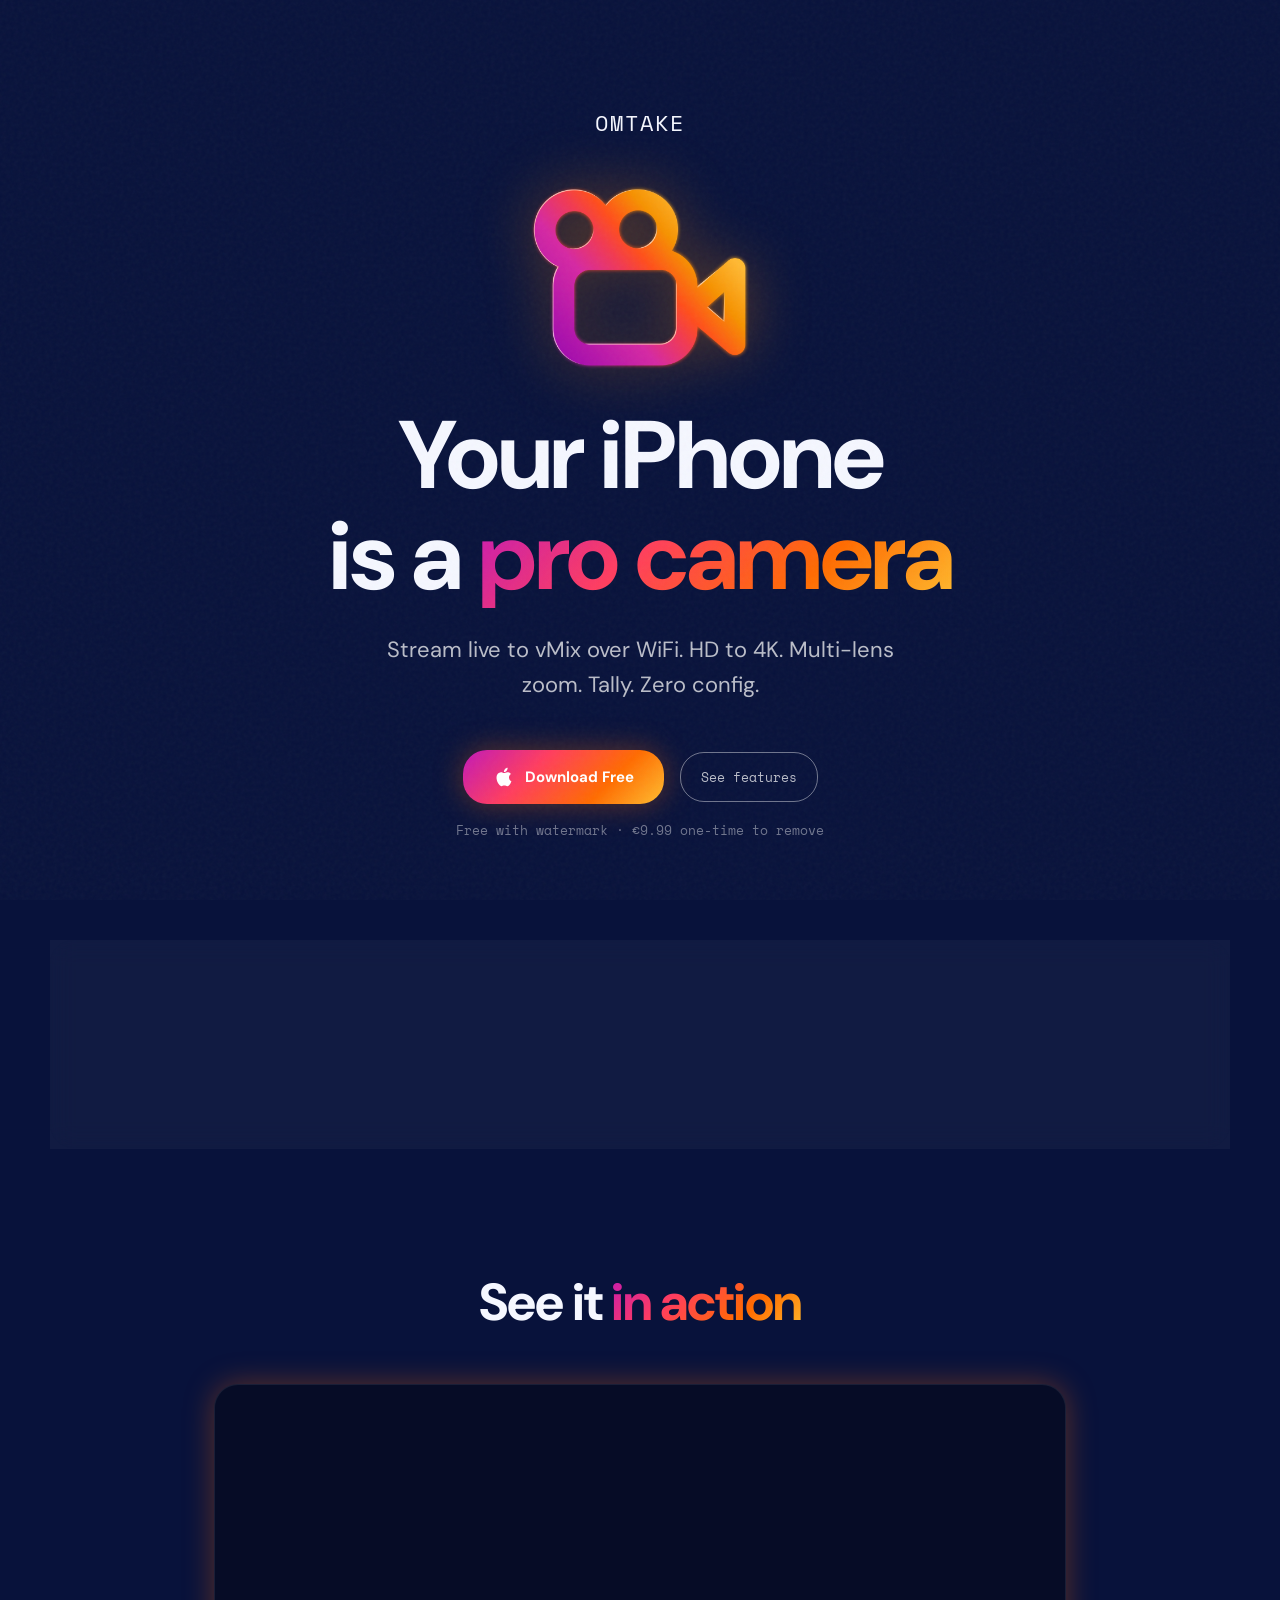
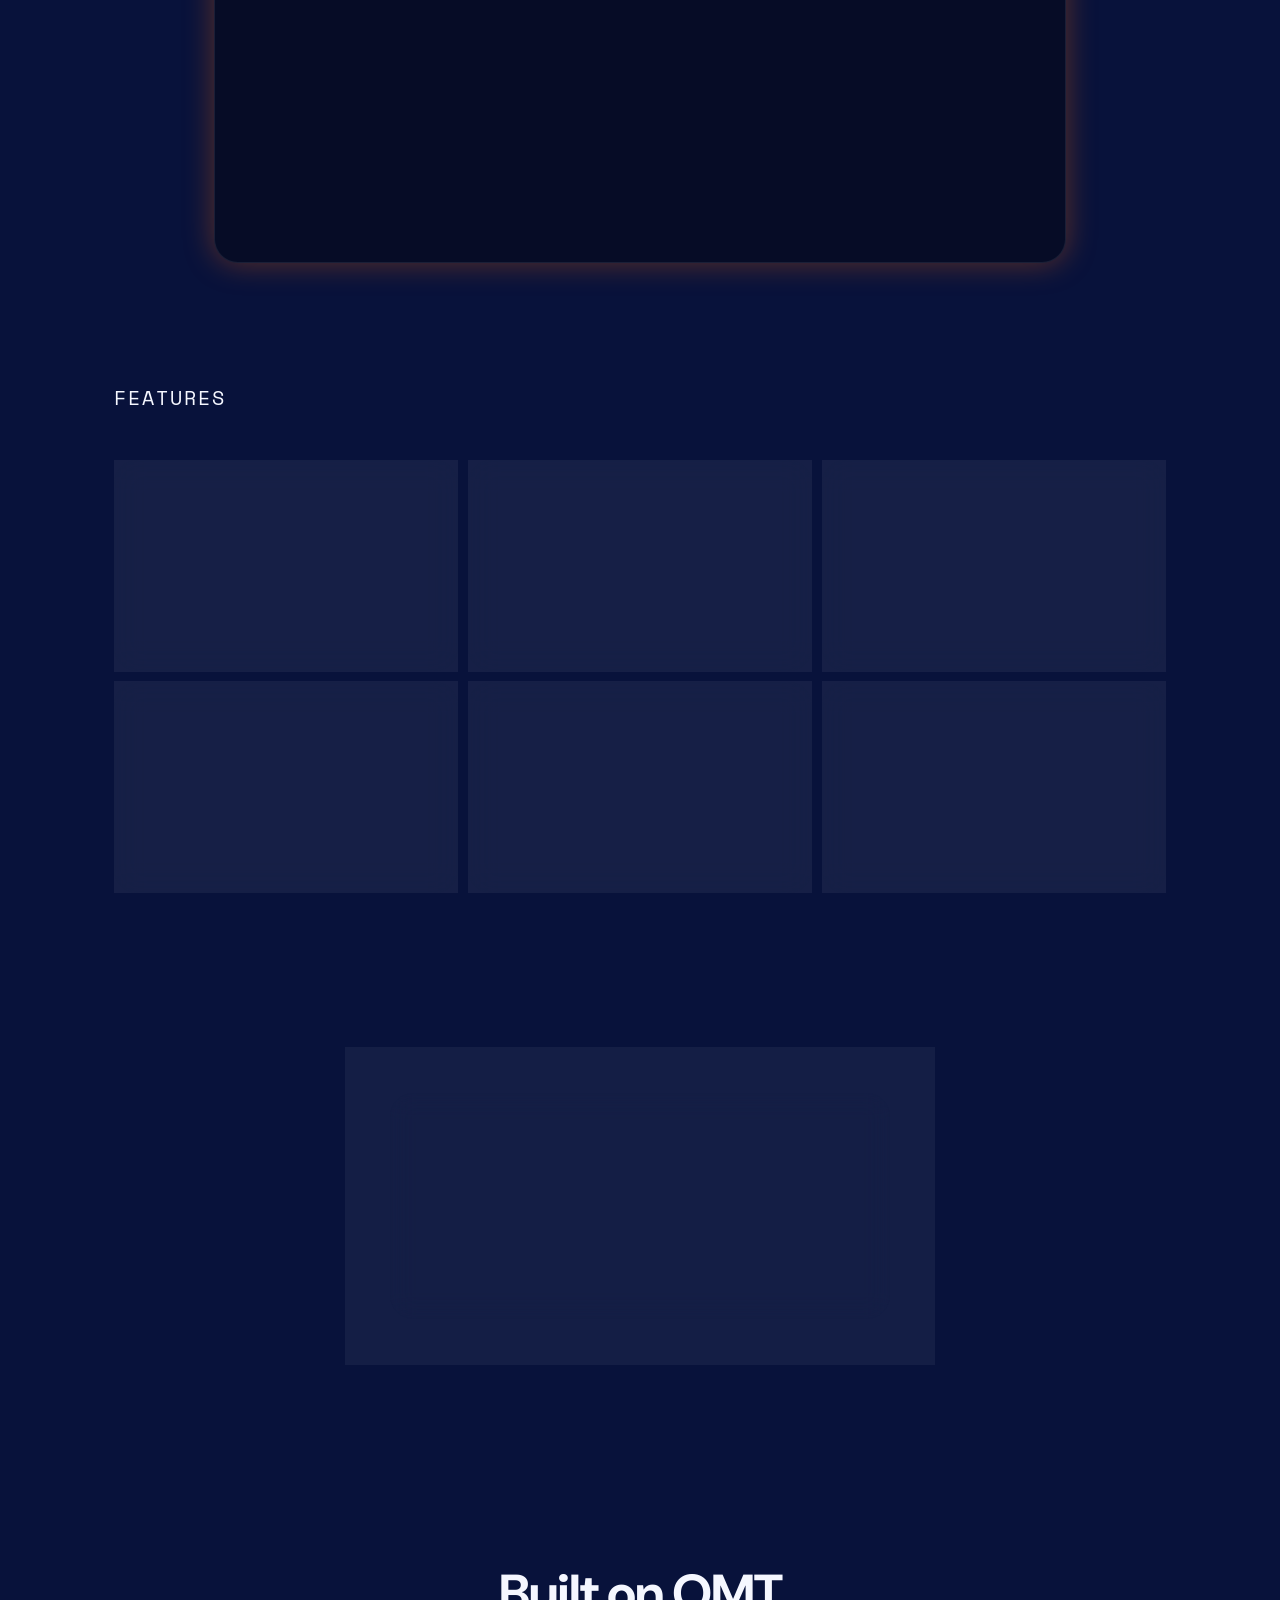
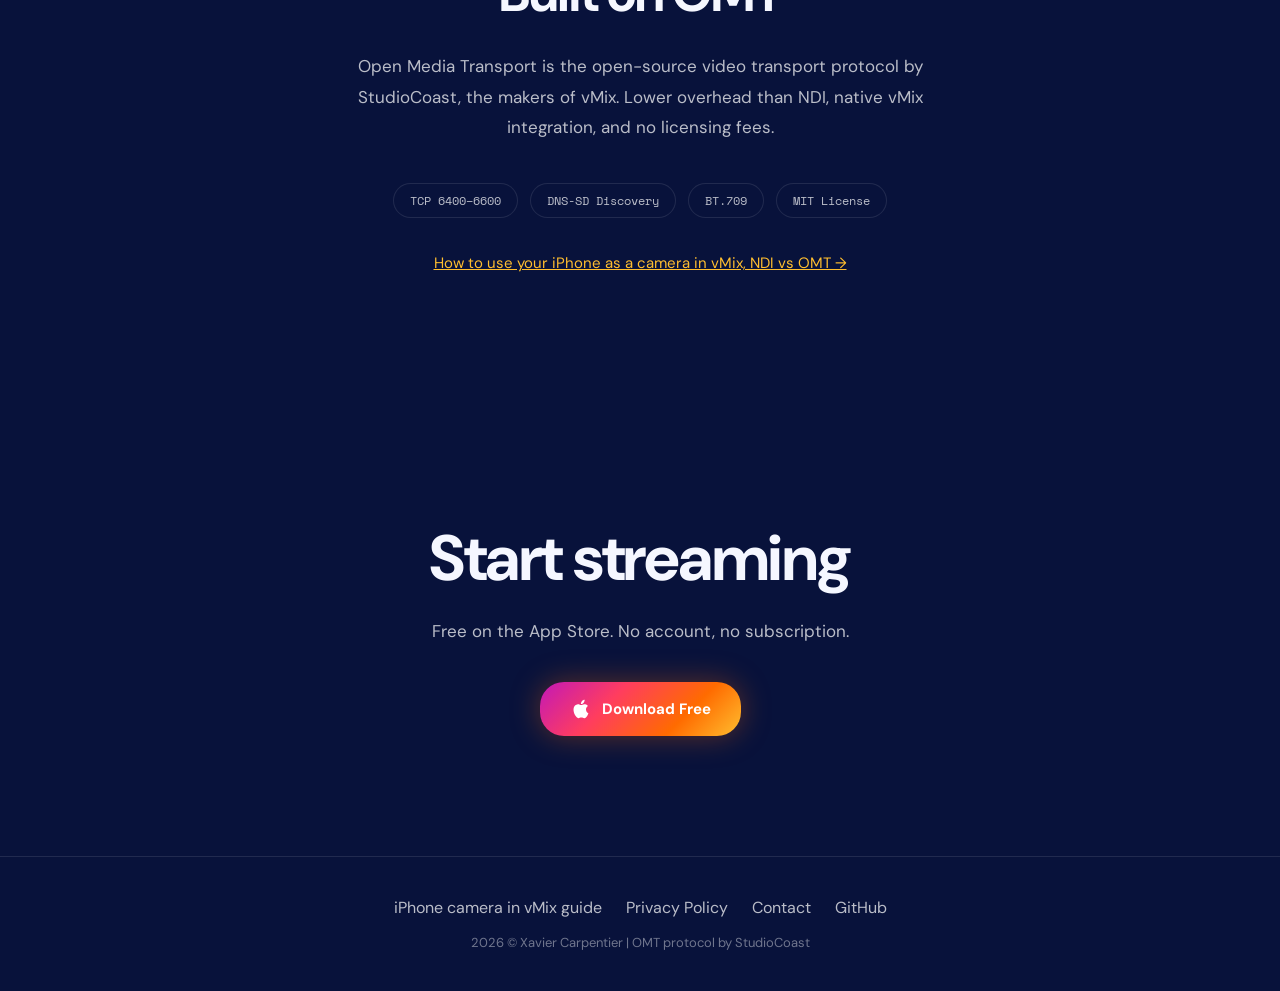
==== commit b8e9586d: "feat(seo): add 'how to use iPhone as a camera in vMix' guide page Setup steps, NDI vs OMT comparison" ====
--- a/docs/index.html
+++ b/docs/index.html
@@ -133,6 +133,7 @@
             <span class="protocol-badge">BT.709</span>
             <span class="protocol-badge">MIT License</span>
         </div>
+        <p class="protocol-guide"><a href="how-to-use-iphone-as-camera-in-vmix/">How to use your iPhone as a camera in vMix, NDI vs OMT →</a></p>
     </section>
 
     <section class="footer-cta">
@@ -178,6 +179,7 @@
 
     <footer>
         <div class="footer-links">
+            <a href="how-to-use-iphone-as-camera-in-vmix/">iPhone camera in vMix guide</a>
             <a href="privacy.html">Privacy Policy</a>
             <label for="contact-modal-toggle" class="contact-toggle">Contact</label>
             <a href="https://github.com/xcarpentier/omtake">GitHub</a>
--- a/docs/styles.css
+++ b/docs/styles.css
@@ -781,3 +781,421 @@
     z-index: 9999;
 }
 
+
+/* Guide pages (e.g. /how-to-use-iphone-as-camera-in-vmix/) ------------- */
+.topnav {
+    display: flex;
+    justify-content: space-between;
+    align-items: center;
+    max-width: 1100px;
+    margin: 0 auto;
+    padding: 24px;
+}
+
+.topnav-brand {
+    display: inline-flex;
+    align-items: center;
+    gap: 10px;
+    color: var(--white);
+    font-family: var(--font-mono);
+    font-weight: 700;
+    text-decoration: none;
+}
+
+.topnav-cta {
+    font-family: var(--font-mono);
+    font-size: 13px;
+    color: var(--gray);
+    text-decoration: none;
+    padding: 10px 18px;
+    border: 1px solid var(--gray-dim);
+    border-radius: 12px;
+    transition: border-color 0.2s, color 0.2s;
+}
+
+.topnav-cta:hover {
+    border-color: var(--white);
+    color: var(--white);
+}
+
+.guide-hero {
+    max-width: 860px;
+    margin: 0 auto;
+    padding: 60px 24px 40px;
+    text-align: center;
+}
+
+.guide-kicker {
+    font-family: var(--font-mono);
+    font-size: 13px;
+    letter-spacing: 2px;
+    text-transform: uppercase;
+    color: var(--accent);
+    margin-bottom: 24px;
+}
+
+.guide-hero h1 {
+    font-size: clamp(36px, 6vw, 64px);
+    font-weight: 700;
+    line-height: 1.08;
+    letter-spacing: -1.5px;
+    margin-bottom: 28px;
+}
+
+.guide-hero h1 span,
+.guide-section h2 span {
+    background: var(--gradient);
+    background-clip: text;
+    -webkit-background-clip: text;
+    -webkit-text-fill-color: transparent;
+}
+
+.guide-answer {
+    font-size: clamp(16px, 2.2vw, 19px);
+    color: var(--gray);
+    line-height: 1.7;
+    max-width: 720px;
+    margin: 0 auto 40px;
+}
+
+.guide-answer strong {
+    color: var(--white);
+}
+
+.guide-cta {
+    opacity: 1;
+    animation: none;
+}
+
+.guide-toc {
+    list-style: none;
+    display: flex;
+    flex-wrap: wrap;
+    justify-content: center;
+    gap: 8px 20px;
+    margin-top: 40px;
+}
+
+.guide-toc a {
+    font-family: var(--font-mono);
+    font-size: 13px;
+    color: var(--gray-dim);
+    text-decoration: none;
+}
+
+.guide-toc a:hover {
+    color: var(--white);
+}
+
+.guide {
+    max-width: 860px;
+    margin: 0 auto;
+    padding: 0 24px;
+}
+
+.guide-section {
+    padding: 80px 0 0;
+    scroll-margin-top: 24px;
+}
+
+.guide-section h2 {
+    font-size: clamp(30px, 4.5vw, 44px);
+    font-weight: 700;
+    letter-spacing: -1px;
+    margin-bottom: 32px;
+}
+
+.guide a:not(.cta-appstore) {
+    color: var(--accent);
+}
+
+.guide code {
+    font-family: var(--font-mono);
+    font-size: 0.88em;
+    background: var(--surface-2);
+    padding: 2px 6px;
+    border-radius: 6px;
+    white-space: nowrap;
+}
+
+.section-intro,
+.section-note {
+    font-size: 16px;
+    color: var(--gray);
+    line-height: 1.7;
+}
+
+.section-intro {
+    margin-bottom: 24px;
+}
+
+.section-note {
+    margin-top: 24px;
+}
+
+.section-note strong {
+    color: var(--white);
+}
+
+/* Requirements */
+.req-grid {
+    list-style: none;
+    display: grid;
+    grid-template-columns: repeat(auto-fit, minmax(180px, 1fr));
+    gap: 10px;
+}
+
+.req-grid li {
+    background: var(--surface);
+    border: 1px solid var(--border);
+    border-radius: 20px;
+    padding: 24px;
+}
+
+.req-grid strong {
+    display: block;
+    font-size: 16px;
+    margin-bottom: 6px;
+}
+
+.req-grid span {
+    font-size: 14px;
+    color: var(--gray);
+    line-height: 1.5;
+}
+
+/* Numbered steps */
+.steps {
+    list-style: none;
+    counter-reset: step;
+}
+
+.steps > li {
+    counter-increment: step;
+    position: relative;
+    padding: 0 0 40px 64px;
+}
+
+.steps > li::before {
+    content: counter(step);
+    position: absolute;
+    left: 0;
+    top: -4px;
+    width: 40px;
+    height: 40px;
+    display: flex;
+    align-items: center;
+    justify-content: center;
+    border-radius: 50%;
+    background: var(--gradient);
+    font-family: var(--font-mono);
+    font-weight: 700;
+    box-shadow: var(--glow);
+}
+
+.steps > li:not(:last-child)::after {
+    content: '';
+    position: absolute;
+    left: 19px;
+    top: 44px;
+    bottom: 4px;
+    width: 2px;
+    background: var(--surface-2);
+}
+
+.steps h3 {
+    font-size: 19px;
+    font-weight: 700;
+    margin-bottom: 10px;
+}
+
+.steps p,
+.steps ul {
+    font-size: 15px;
+    color: var(--gray);
+    line-height: 1.7;
+}
+
+.steps ul {
+    margin: 10px 0 0 18px;
+}
+
+.steps ul li {
+    margin-bottom: 6px;
+}
+
+.steps strong {
+    color: var(--white);
+}
+
+.tally-green { color: #3ddc84; font-weight: 700; }
+.tally-red { color: var(--primary); font-weight: 700; }
+
+.shot {
+    margin-top: 20px;
+}
+
+.shot img {
+    display: block;
+    width: 100%;
+    height: auto;
+    border-radius: 16px;
+    border: 1px solid var(--border);
+}
+
+.shot figcaption {
+    font-size: 13px;
+    color: var(--gray-dim);
+    margin-top: 10px;
+}
+
+/* NDI vs OMT table */
+.table-wrap {
+    overflow-x: auto;
+    border: 1px solid var(--border);
+    border-radius: 20px;
+    background: var(--surface);
+}
+
+.compare {
+    width: 100%;
+    min-width: 560px;
+    border-collapse: collapse;
+    font-size: 14px;
+    line-height: 1.5;
+}
+
+.compare th,
+.compare td {
+    text-align: left;
+    padding: 14px 18px;
+    border-bottom: 1px solid var(--border);
+    vertical-align: top;
+}
+
+.compare tbody tr:last-child th,
+.compare tbody tr:last-child td {
+    border-bottom: 0;
+}
+
+.compare thead th {
+    font-family: var(--font-mono);
+    font-size: 13px;
+    letter-spacing: 1px;
+    text-transform: uppercase;
+    color: var(--gray-dim);
+}
+
+.compare thead th:last-child {
+    color: var(--accent);
+}
+
+.compare tbody th {
+    font-weight: 500;
+    color: var(--white);
+    white-space: nowrap;
+}
+
+.compare td {
+    color: var(--gray);
+}
+
+/* Troubleshooting */
+.trouble {
+    display: grid;
+    gap: 10px;
+}
+
+.trouble > div {
+    background: var(--surface);
+    border: 1px solid var(--border);
+    border-radius: 20px;
+    padding: 22px 24px;
+}
+
+.trouble dt {
+    font-weight: 700;
+    margin-bottom: 8px;
+}
+
+.trouble dd {
+    font-size: 15px;
+    color: var(--gray);
+    line-height: 1.7;
+}
+
+.trouble dd strong {
+    color: var(--white);
+}
+
+/* FAQ */
+.faq {
+    display: grid;
+    gap: 10px;
+}
+
+.faq details {
+    background: var(--surface);
+    border: 1px solid var(--border);
+    border-radius: 20px;
+    padding: 0 24px;
+    transition: background 0.2s ease;
+}
+
+.faq details[open] {
+    background: var(--surface-2);
+}
+
+.faq summary {
+    cursor: pointer;
+    list-style: none;
+    font-weight: 700;
+    padding: 20px 32px 20px 0;
+    position: relative;
+}
+
+.faq summary::-webkit-details-marker {
+    display: none;
+}
+
+.faq summary::after {
+    content: '+';
+    position: absolute;
+    right: 0;
+    top: 50%;
+    transform: translateY(-50%);
+    font-family: var(--font-mono);
+    font-size: 20px;
+    color: var(--accent);
+}
+
+.faq details[open] summary::after {
+    content: '−';
+}
+
+.faq details p {
+    font-size: 15px;
+    color: var(--gray);
+    line-height: 1.7;
+    padding-bottom: 20px;
+}
+
+@media (max-width: 600px) {
+    .topnav { padding: 16px; }
+    .guide-hero, .guide { padding-left: 16px; padding-right: 16px; }
+    .steps > li { padding-left: 52px; }
+    .guide code { white-space: normal; }
+}
+
+.protocol p.protocol-guide {
+    margin: 32px auto 0;
+    font-size: 15px;
+}
+
+.protocol-guide a {
+    color: var(--accent);
+}
+
+.footer-links {
+    flex-wrap: wrap;
+}
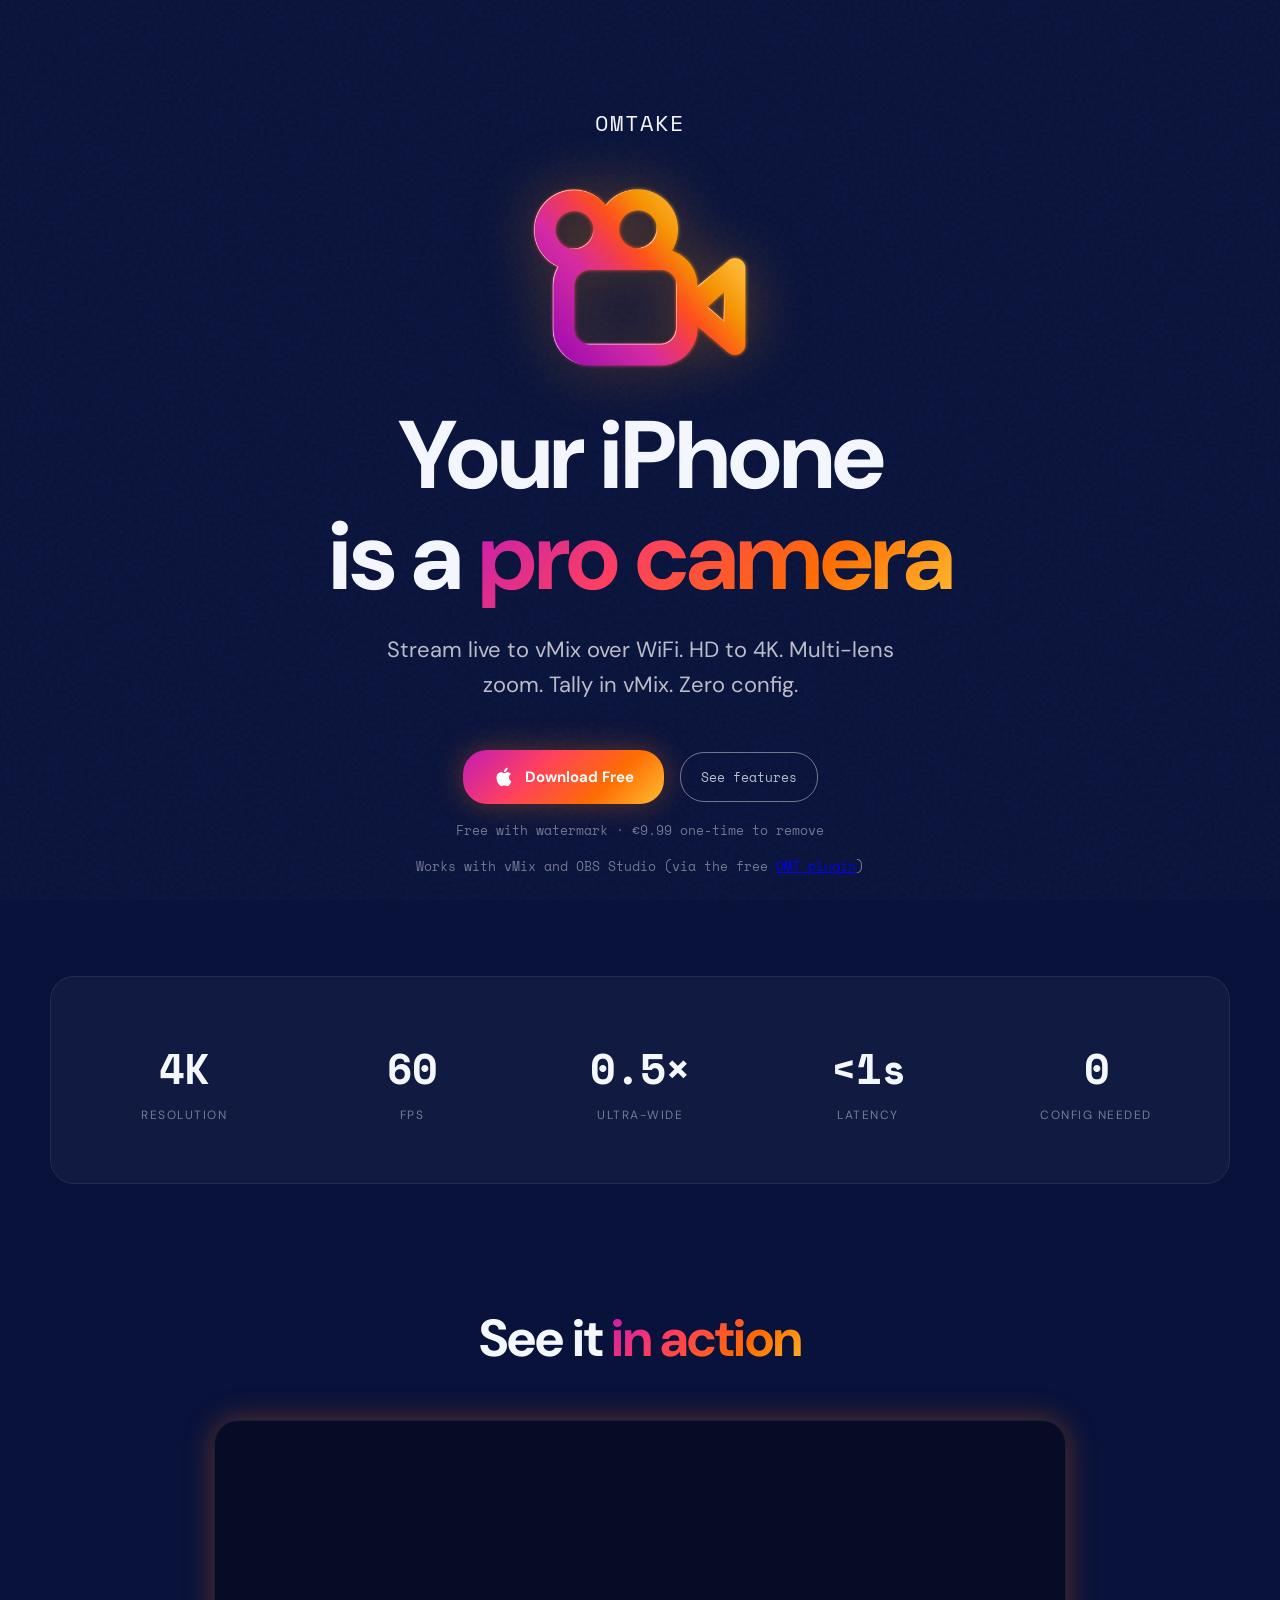
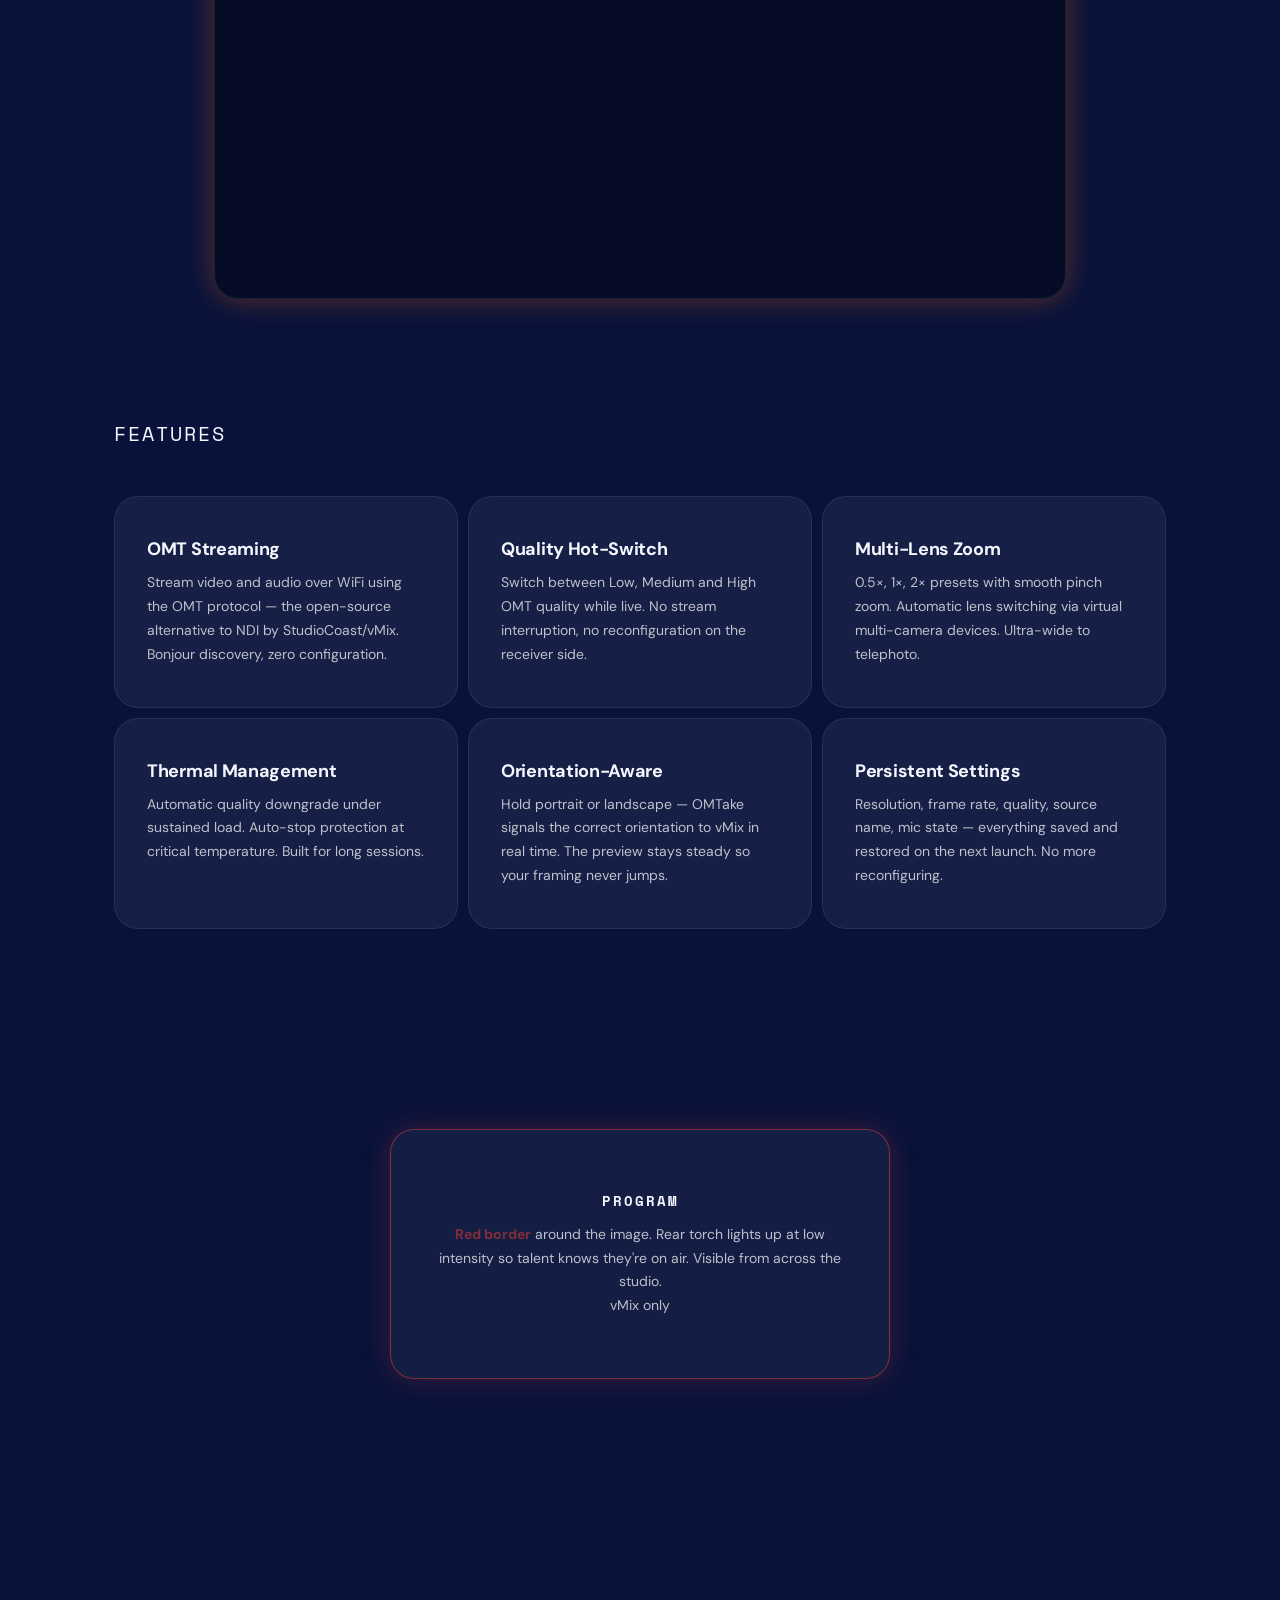
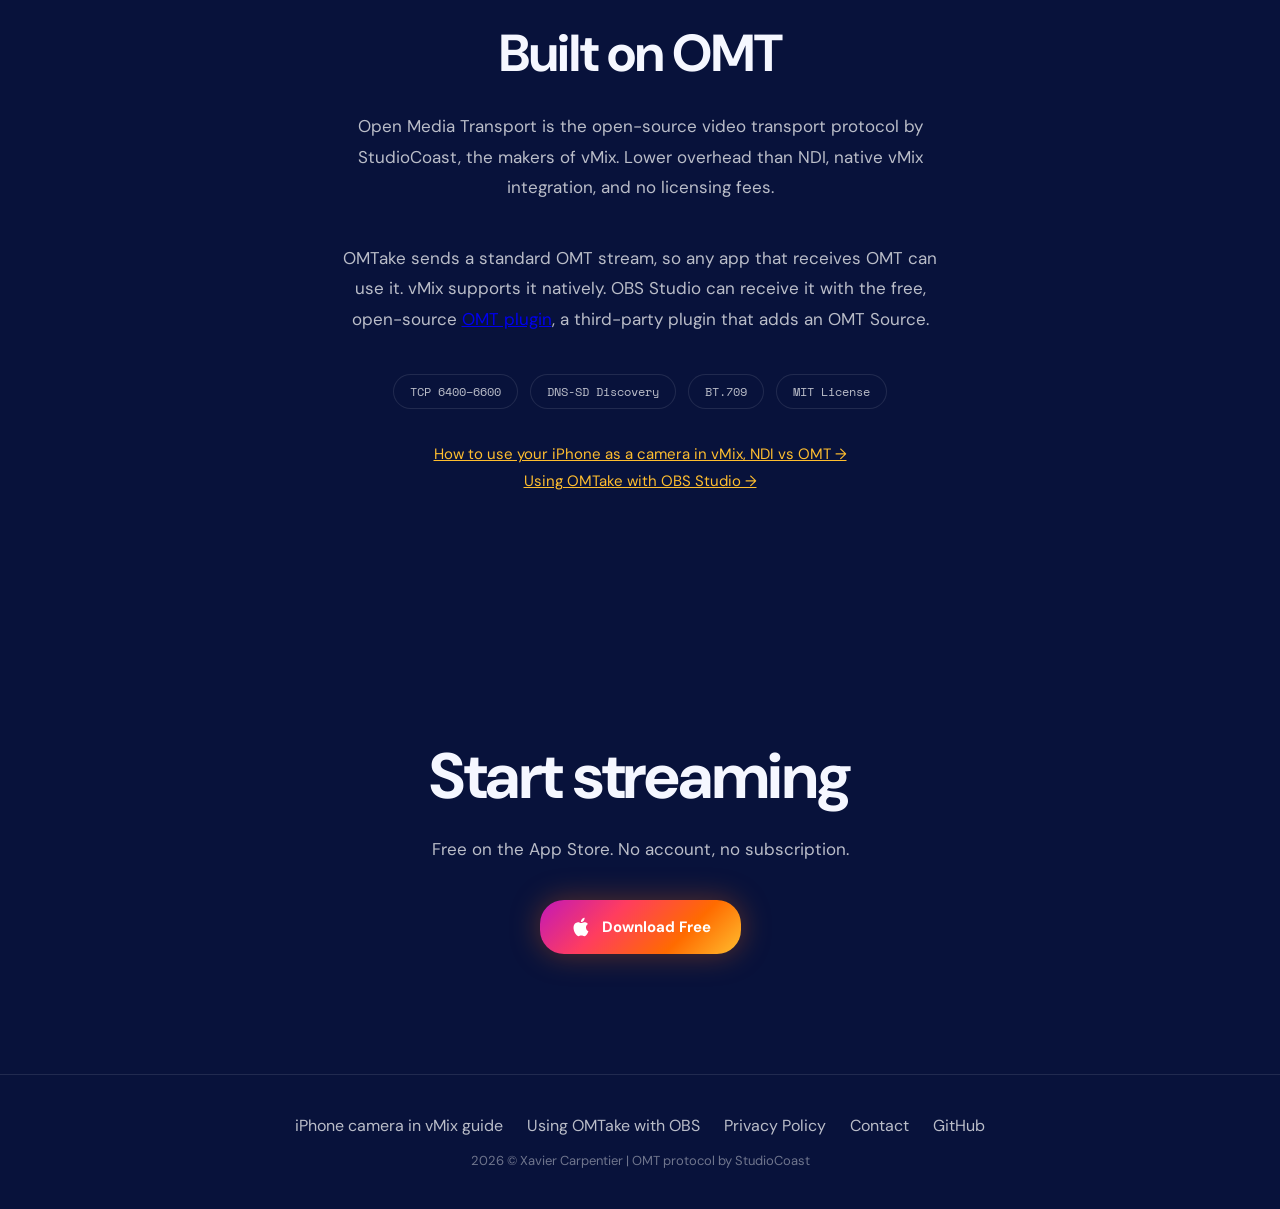
==== commit d60a2766: "feat: mention OBS Studio (via the OMT plugin) and mark tally as vMix only" ====
--- a/docs/index.html
+++ b/docs/index.html
@@ -3,8 +3,8 @@
 <head>
     <meta charset="UTF-8">
     <meta name="viewport" content="width=device-width, initial-scale=1.0">
-    <title>OMTake — Your iPhone is a pro camera for vMix over OMT</title>
-    <meta name="description" content="Turn your iPhone into a wireless OMT camera for vMix. Stream live video and audio over WiFi with Open Media Transport, the open-source alternative to NDI.">
+    <title>OMTake — Your iPhone is a pro camera for vMix and OBS over OMT</title>
+    <meta name="description" content="Turn your iPhone into a wireless OMT camera for vMix, or for OBS Studio with the free OMT plugin. Stream live video and audio over WiFi with Open Media Transport, the open-source alternative to NDI.">
     <link rel="canonical" href="https://omtake.app/">
     <link id="favicon" rel="icon" href="icon_dark.png" type="image/png">
 
@@ -15,7 +15,7 @@
     <meta property="og:locale" content="en_US">
     <meta property="og:url" content="https://omtake.app/">
     <meta property="og:title" content="OMTake — Your iPhone is a pro camera">
-    <meta property="og:description" content="Stream live video and audio from your iPhone to vMix over WiFi using OMT (Open Media Transport), the open-source alternative to NDI. HD to 4K, multi-lens zoom, tally, zero config.">
+    <meta property="og:description" content="Stream live video and audio from your iPhone to vMix over WiFi using OMT (Open Media Transport), the open-source alternative to NDI. Also works with OBS Studio via the free OMT plugin. HD to 4K, multi-lens zoom, vMix tally, zero config.">
     <meta property="og:image" content="https://omtake.app/og-image.png">
     <meta property="og:image:type" content="image/png">
     <meta property="og:image:width" content="1200">
@@ -25,7 +25,7 @@
     <!-- Twitter / X -->
     <meta name="twitter:card" content="summary_large_image">
     <meta name="twitter:title" content="OMTake — Your iPhone is a pro camera">
-    <meta name="twitter:description" content="Stream live video and audio from your iPhone to vMix over WiFi using OMT (Open Media Transport), the open-source alternative to NDI. HD to 4K, multi-lens zoom, tally, zero config.">
+    <meta name="twitter:description" content="Stream live video and audio from your iPhone to vMix over WiFi using OMT (Open Media Transport), the open-source alternative to NDI. Also works with OBS Studio via the free OMT plugin. HD to 4K, multi-lens zoom, vMix tally, zero config.">
     <meta name="twitter:image" content="https://omtake.app/og-image.png">
     <meta name="twitter:image:alt" content="The OMTake logo beside the tagline “Your iPhone is a pro camera”, with HD to 4K, multi-lens zoom, tally and zero config listed.">
 
@@ -40,7 +40,7 @@
         <img src="icon.png" class="hero-logo" alt="OMTake Logo">
         <h1>Your iPhone<br>
             is a <span>pro camera</span></h1>
-        <p class="subtitle">Stream live to vMix over WiFi. HD to 4K. Multi-lens zoom. Tally. Zero config.</p>
+        <p class="subtitle">Stream live to vMix over WiFi. HD to 4K. Multi-lens zoom. Tally in vMix. Zero config.</p>
         <div class="cta-row">
             <a href="https://apps.apple.com/app/omtake/id6767678547" class="cta-appstore" target="blank">
                 <svg viewBox="0 0 24 24" fill="currentColor"><path d="M18.71 19.5c-.83 1.24-1.71 2.45-3.05 2.47-1.34.03-1.77-.79-3.29-.79-1.53 0-2 .77-3.27.82-1.31.05-2.3-1.32-3.14-2.53C4.25 17 2.94 12.45 4.7 9.39c.87-1.52 2.43-2.48 4.12-2.51 1.28-.02 2.5.87 3.29.87.78 0 2.26-1.07 3.8-.91.65.03 2.47.26 3.64 1.98-.09.06-2.17 1.28-2.15 3.81.03 3.02 2.65 4.03 2.68 4.04-.03.07-.42 1.44-1.38 2.83M13 3.5c.73-.83 1.94-1.46 2.94-1.5.13 1.17-.34 2.35-1.04 3.19-.69.85-1.83 1.51-2.95 1.42-.15-1.15.41-2.35 1.05-3.11z"/></svg>
@@ -49,6 +49,7 @@
             <a href="#features" class="cta-secondary">See features</a>
         </div>
         <p class="hero-price">Free with watermark · €9.99 one-time to remove</p>
+        <p class="hero-price hero-compat">Works with vMix and OBS Studio (via the free <a href="how-to-use-iphone-as-camera-in-obs/">OMT plugin</a>)</p>
     </section>
 
     <section class="specs">
@@ -121,19 +122,22 @@
         <div class="tally-card program">
             <h3>Program</h3>
             <p><span><strong>Red border</strong></span> around the image. Rear torch lights up at low intensity so talent knows they're on air. Visible from across the studio.</p>
+            <p class="tally-note">vMix only</p>
         </div>
     </section>
 
     <section class="protocol">
         <h2>Built on <span>OMT</span></h2>
         <p>Open Media Transport is the open-source video transport protocol by StudioCoast, the makers of vMix. Lower overhead than NDI, native vMix integration, and no licensing fees.</p>
+        <p>OMTake sends a standard OMT stream, so any app that receives OMT can use it. vMix supports it natively. OBS Studio can receive it with the free, open-source <a href="https://github.com/openmediatransport/omtplugin" target="blank">OMT plugin</a>, a third-party plugin that adds an OMT Source.</p>
         <div class="protocol-badges">
             <span class="protocol-badge">TCP 6400–6600</span>
             <span class="protocol-badge">DNS-SD Discovery</span>
             <span class="protocol-badge">BT.709</span>
             <span class="protocol-badge">MIT License</span>
         </div>
-        <p class="protocol-guide"><a href="how-to-use-iphone-as-camera-in-vmix/">How to use your iPhone as a camera in vMix, NDI vs OMT →</a></p>
+        <p class="protocol-guide"><a href="how-to-use-iphone-as-camera-in-vmix/">How to use your iPhone as a camera in vMix, NDI vs OMT →</a><br>
+            <a href="how-to-use-iphone-as-camera-in-obs/">Using OMTake with OBS Studio →</a></p>
     </section>
 
     <section class="footer-cta">
@@ -180,6 +184,7 @@
     <footer>
         <div class="footer-links">
             <a href="how-to-use-iphone-as-camera-in-vmix/">iPhone camera in vMix guide</a>
+            <a href="how-to-use-iphone-as-camera-in-obs/">Using OMTake with OBS</a>
             <a href="privacy.html">Privacy Policy</a>
             <label for="contact-modal-toggle" class="contact-toggle">Contact</label>
             <a href="https://github.com/xcarpentier/omtake">GitHub</a>
